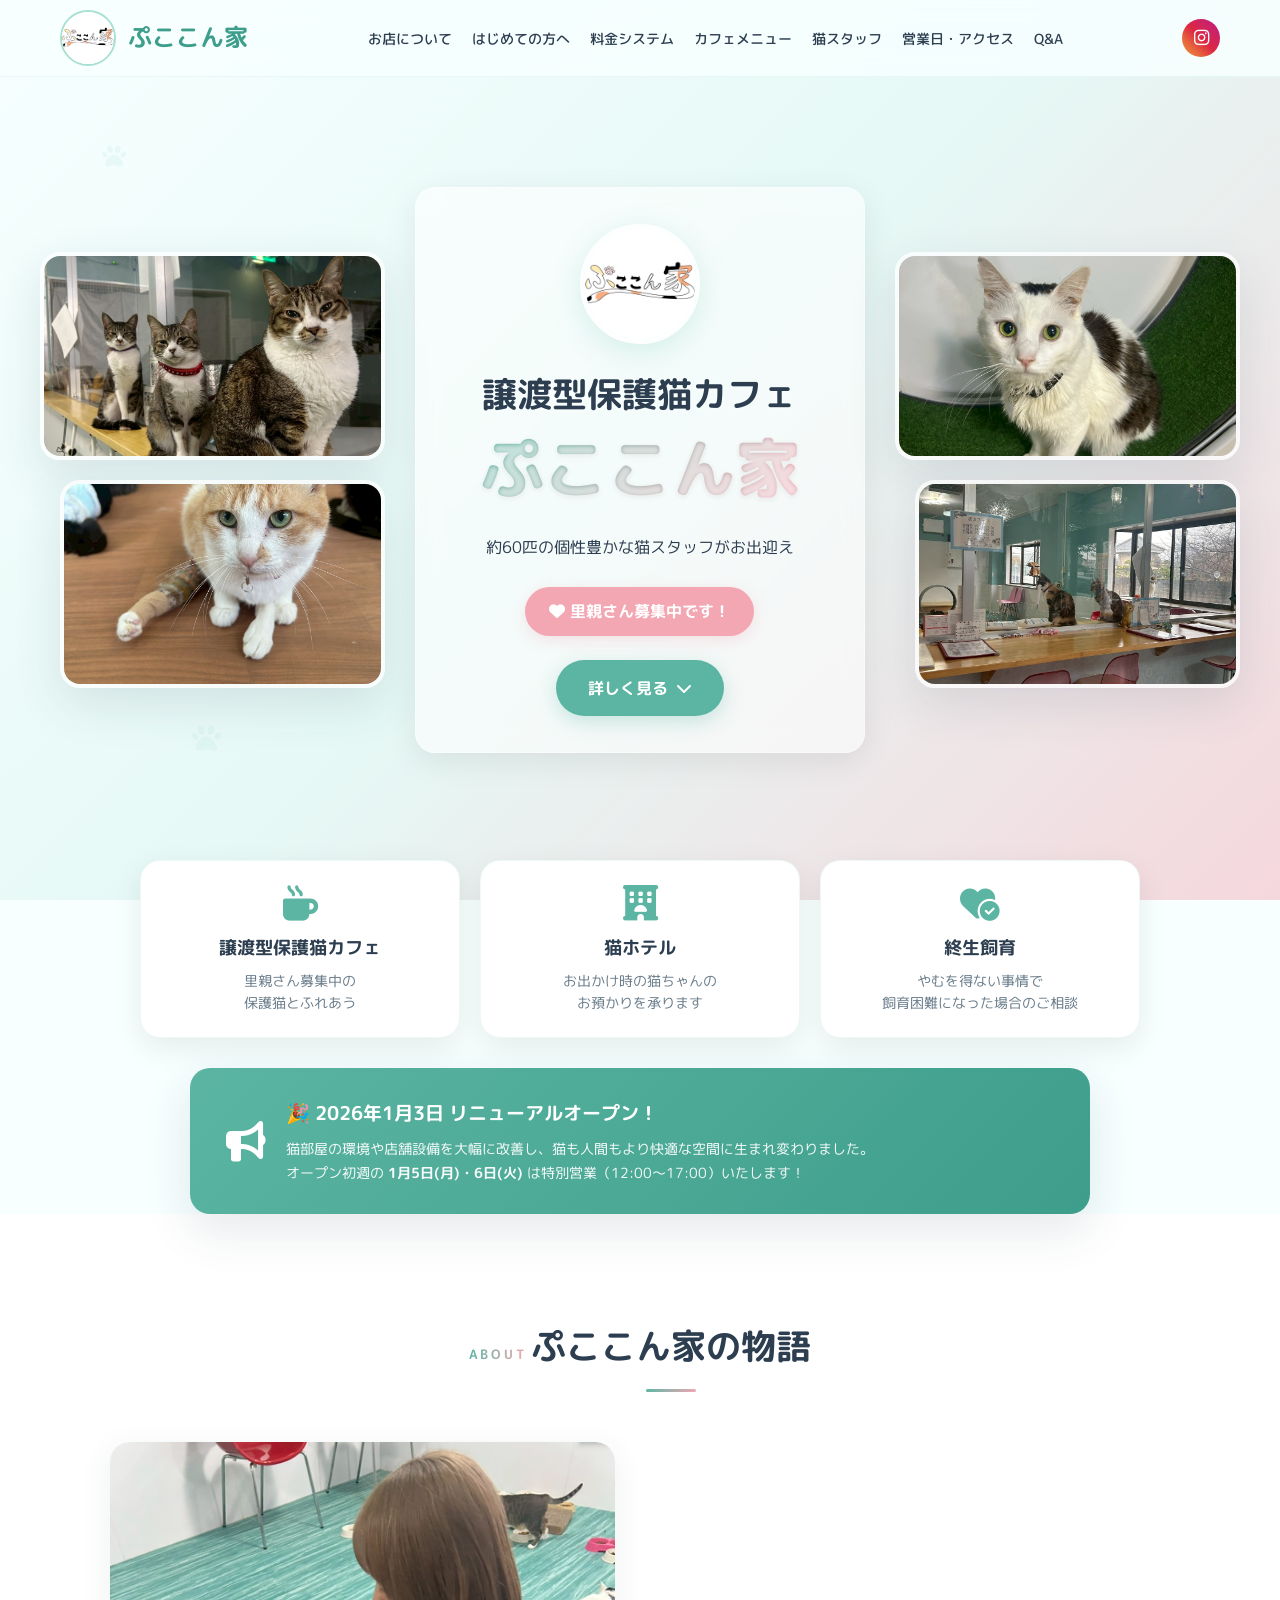
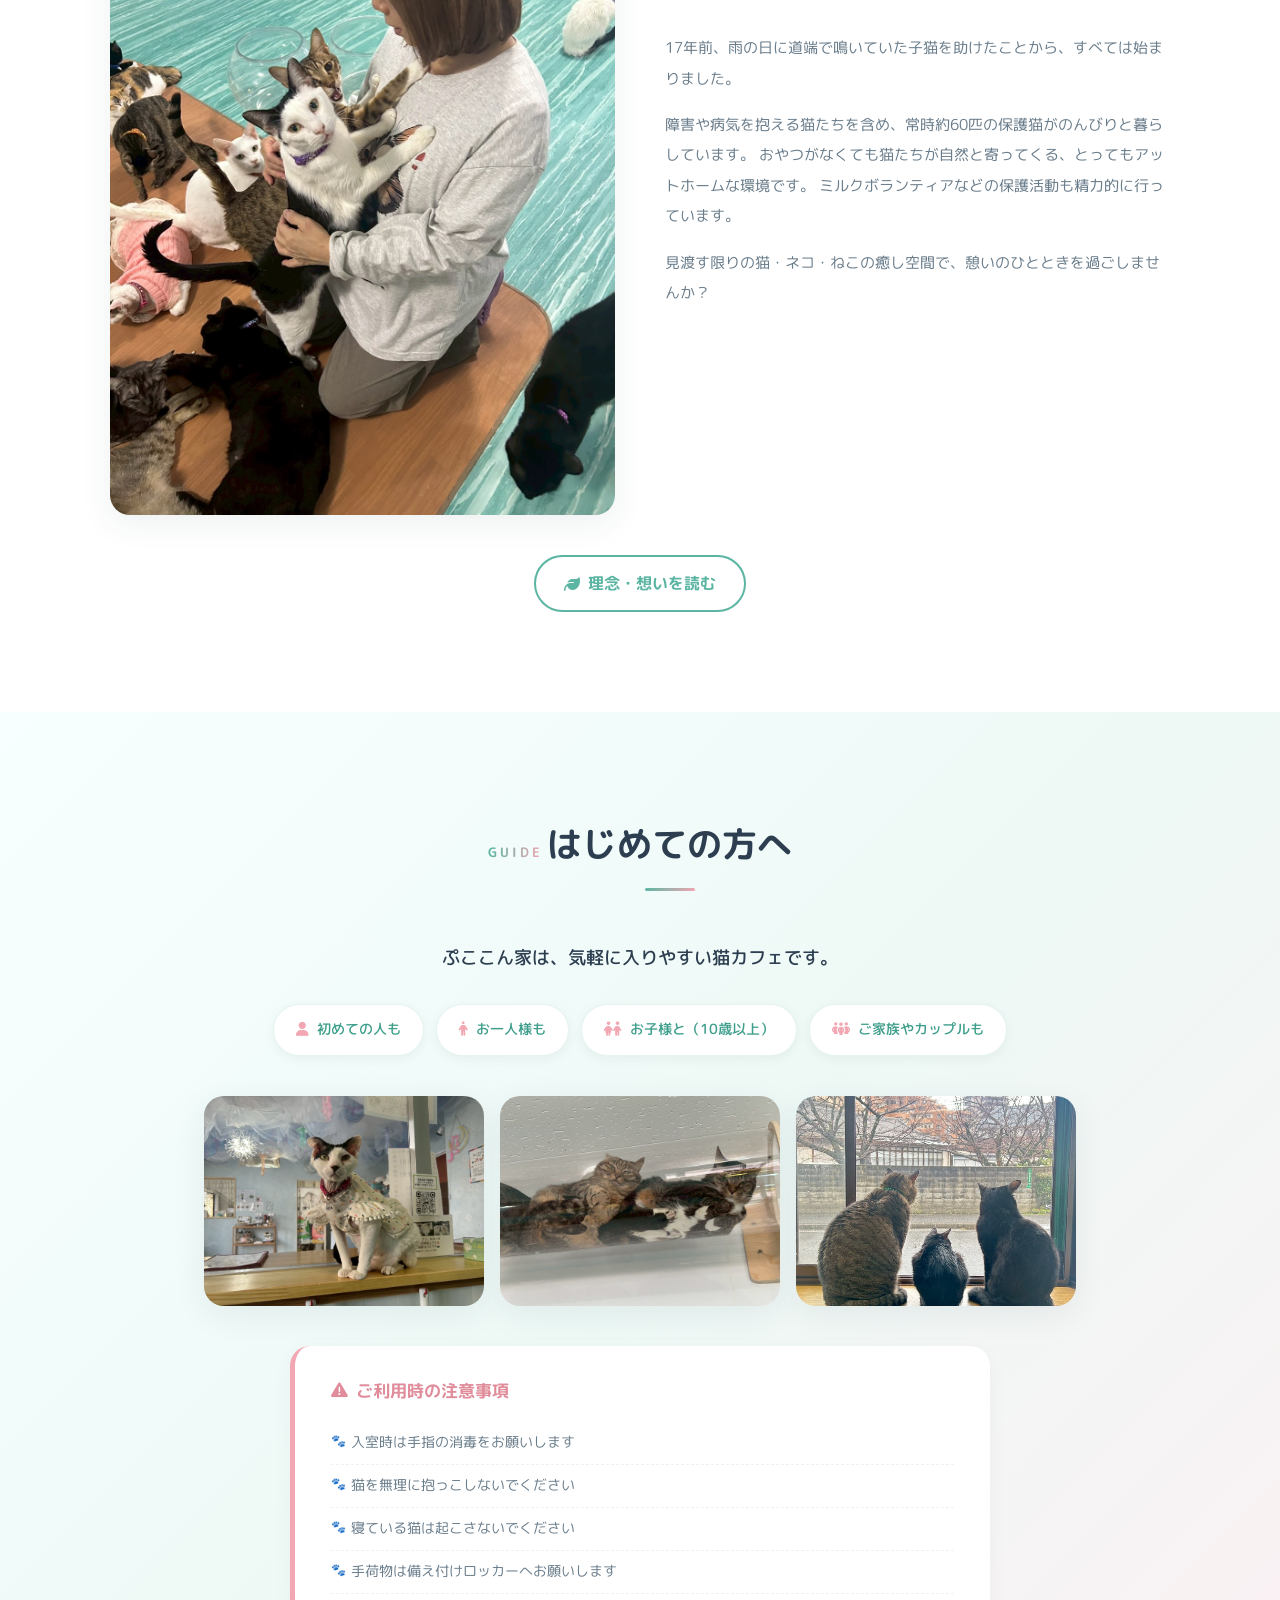
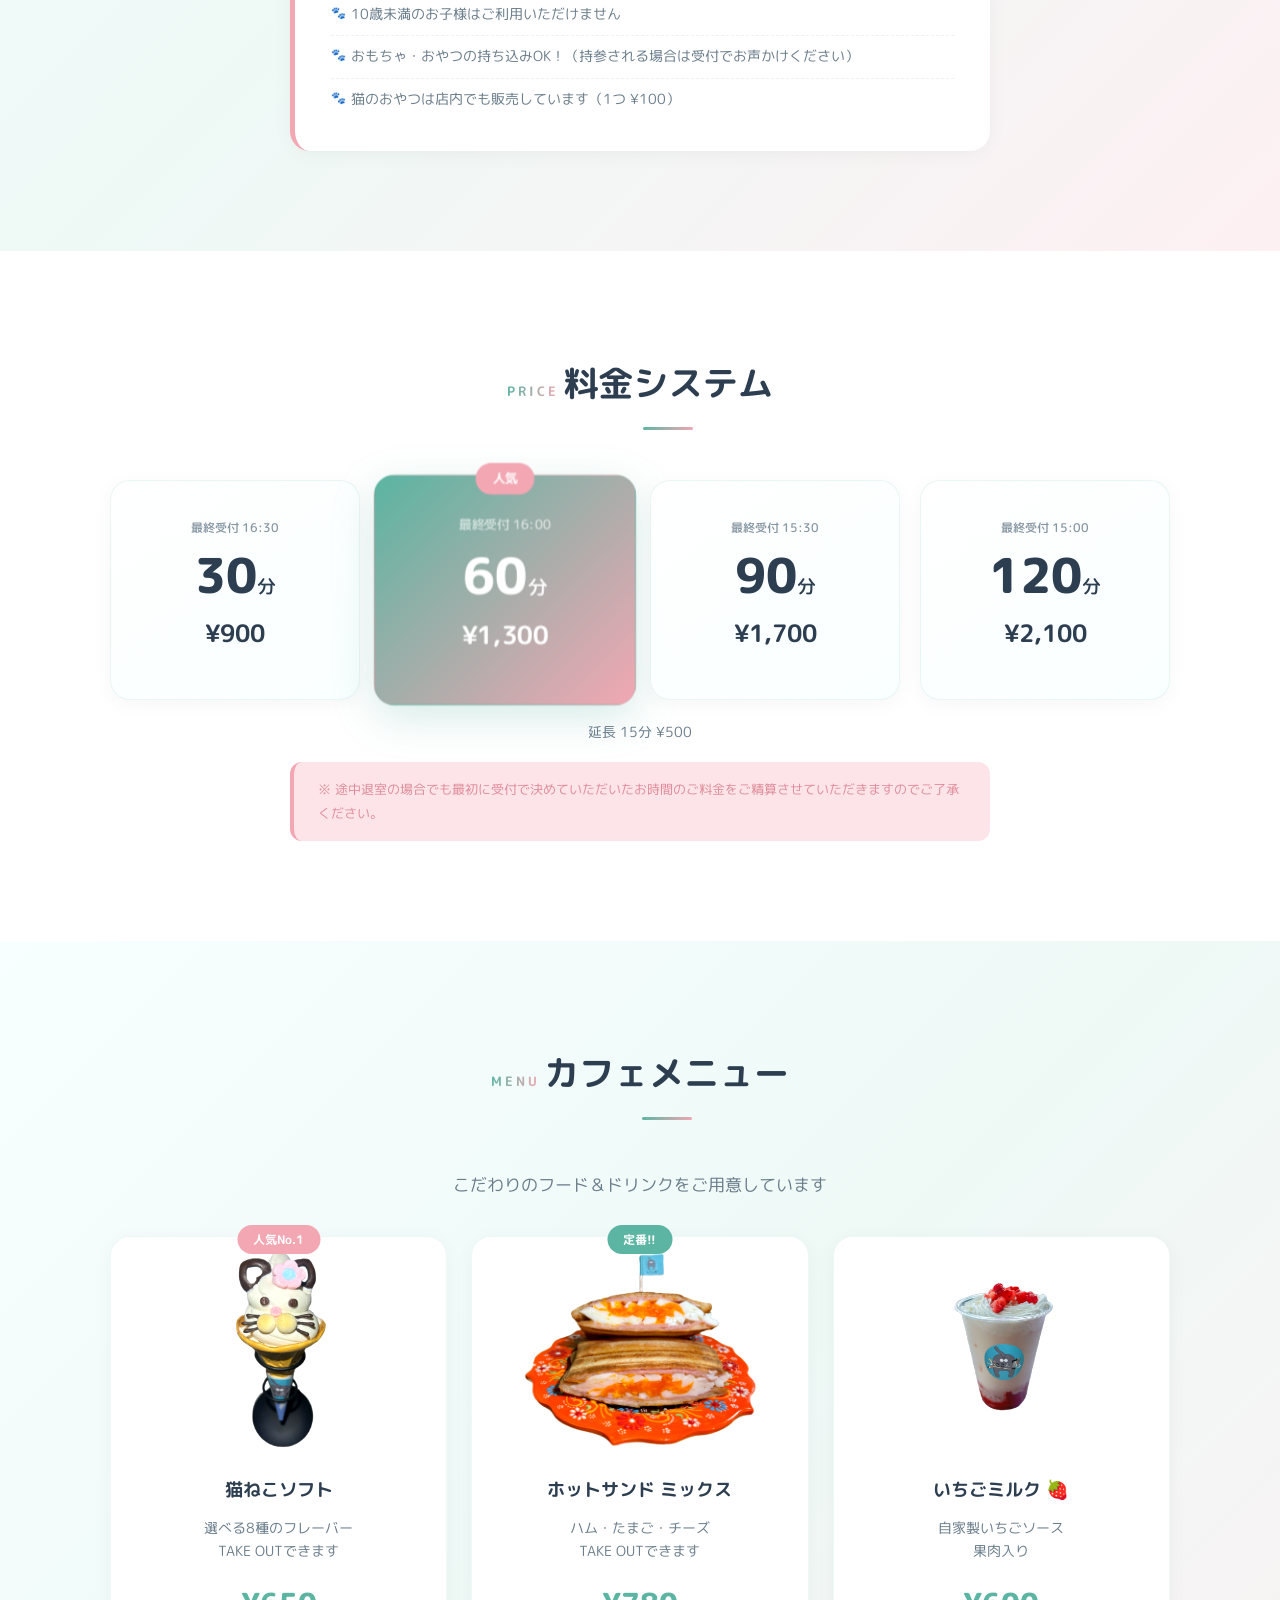
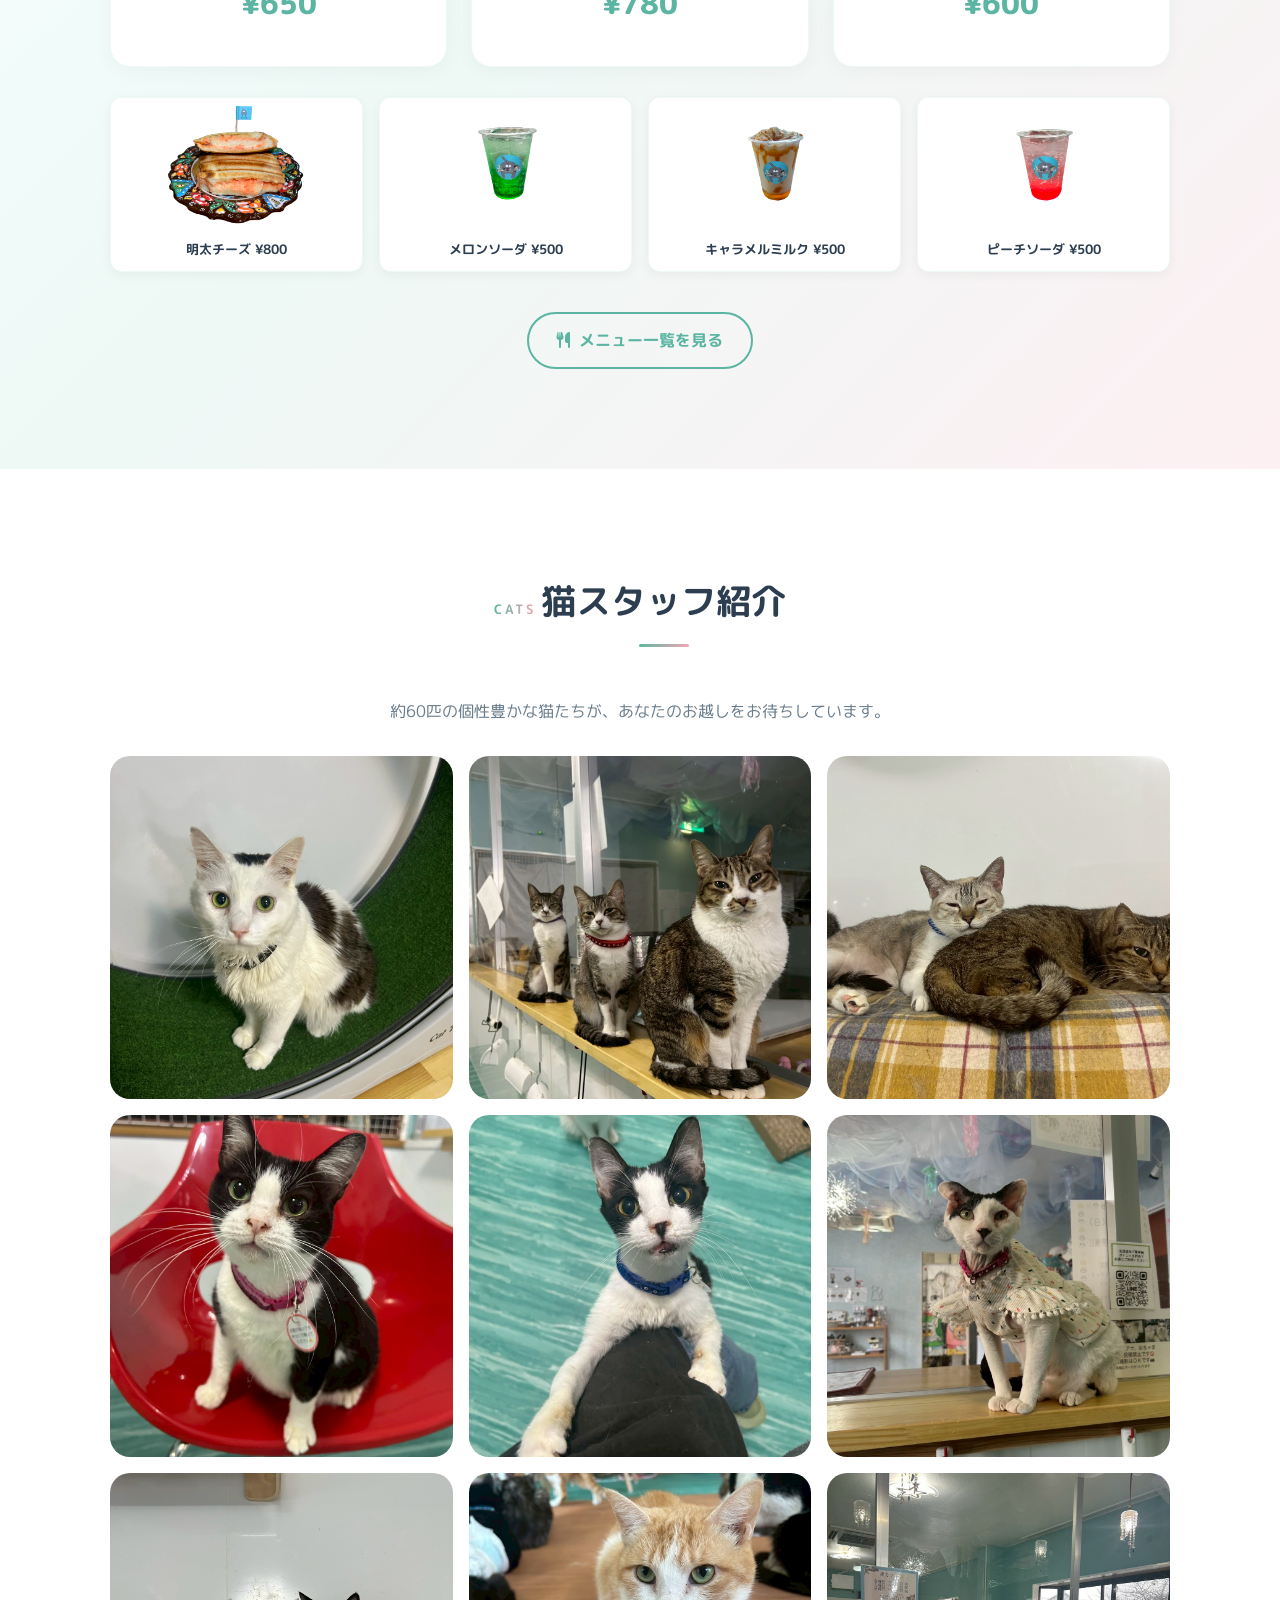
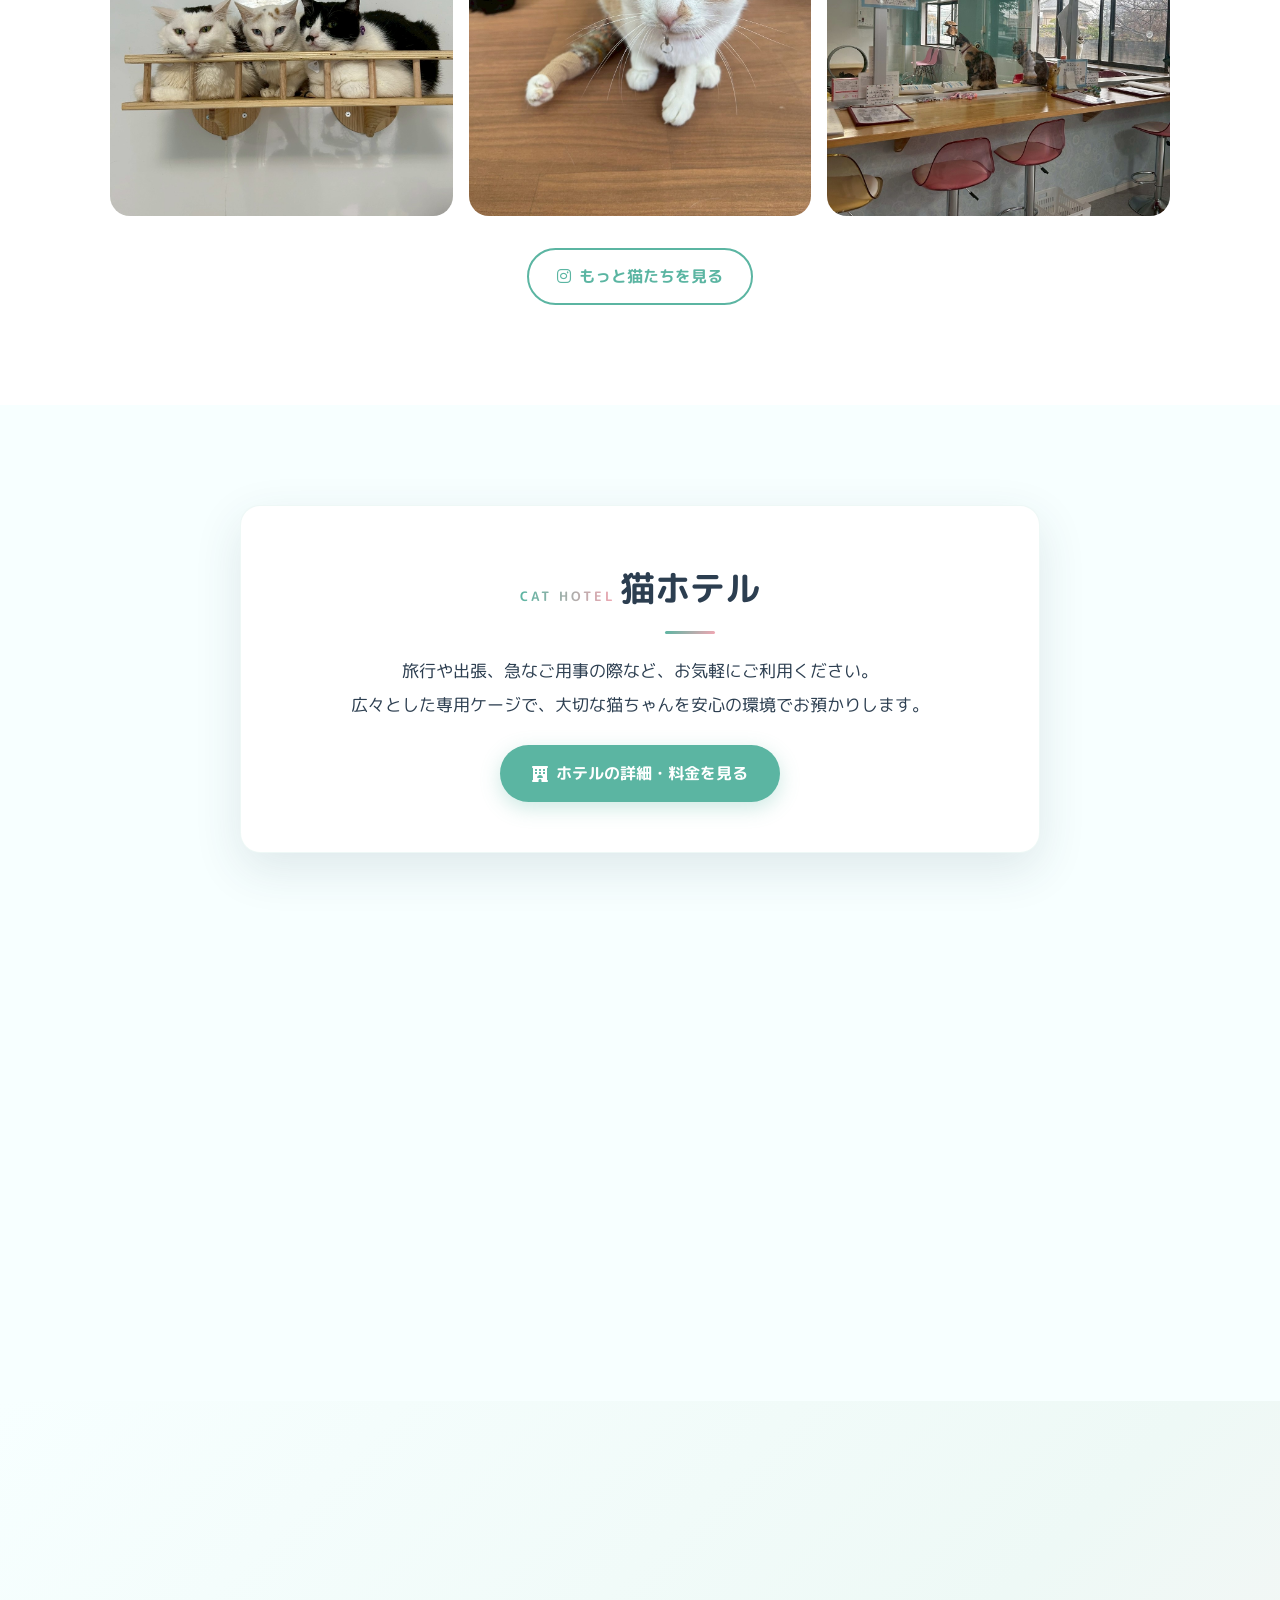
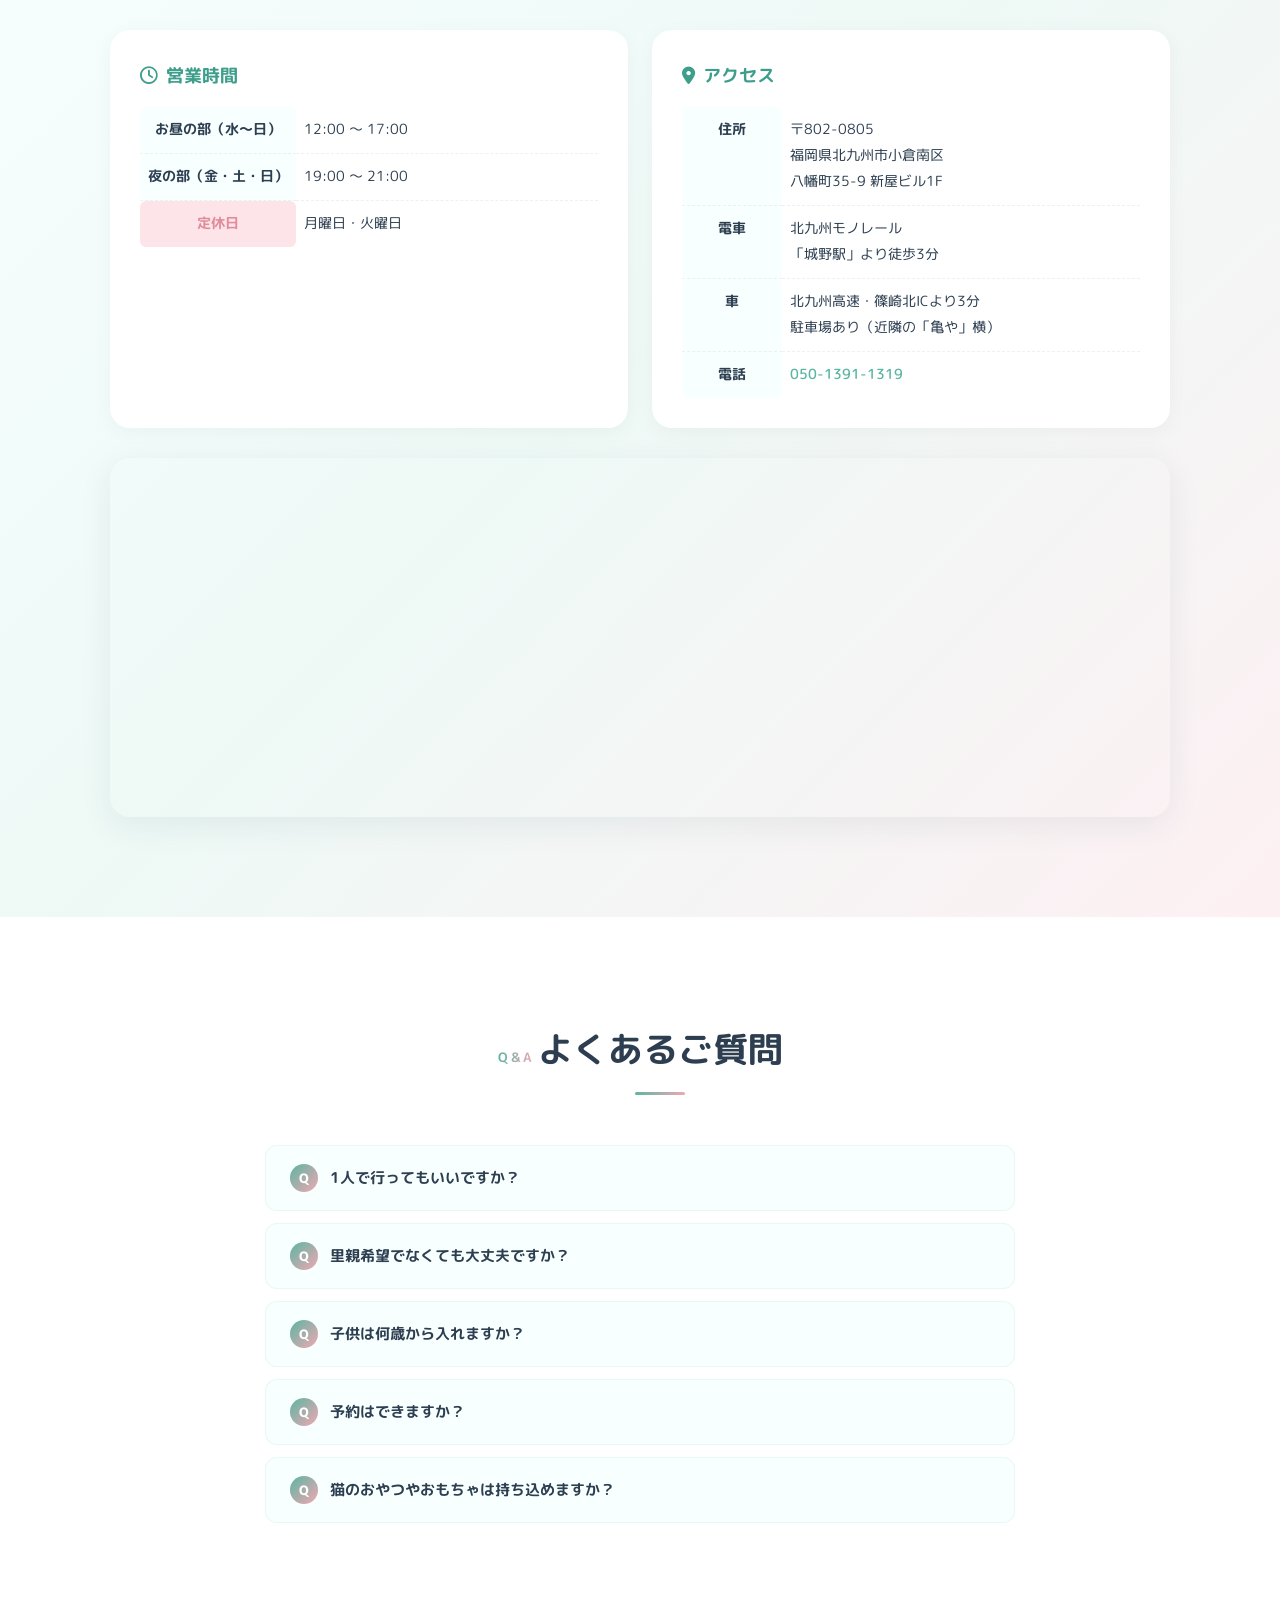
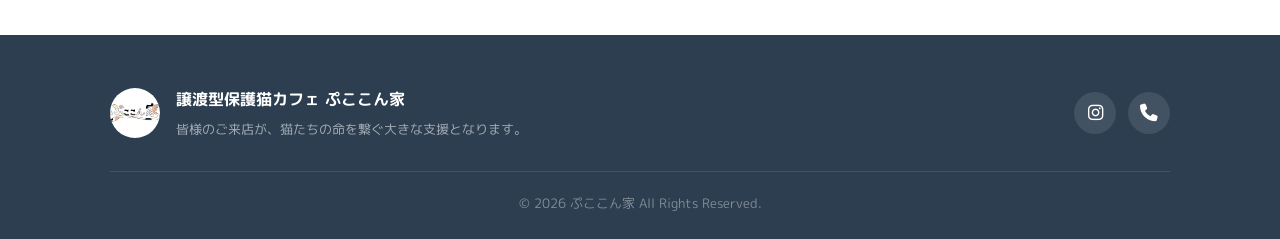
==== index.html @ 88ca3a95 "Add favicon to all pages Co-Authored-By: Claude Sonnet 4.6 <noreply@anthropic.com>" ====
<!DOCTYPE html>
<html lang="ja">

<head>
  <meta charset="UTF-8">
  <meta name="viewport" content="width=device-width, initial-scale=1.0">
  <title>譲渡型保護猫カフェ ぷここん家 | 北九州・小倉南区</title>
  <meta name="description" content="北九州モノレール城野駅から徒歩3分。約60匹の保護猫が暮らす譲渡型保護猫カフェ ぷここん家。里親さん募集中！">
  <link rel="preconnect" href="https://fonts.googleapis.com">
  <link rel="preconnect" href="https://fonts.gstatic.com" crossorigin>
  <link
    href="https://fonts.googleapis.com/css2?family=M+PLUS+Rounded+1c:wght@300;400;500;700;800&family=Zen+Maru+Gothic:wght@400;500;700&display=swap"
    rel="stylesheet">
  <link rel="stylesheet" href="https://cdnjs.cloudflare.com/ajax/libs/font-awesome/6.4.0/css/all.min.css">
  <link rel="icon" href="favicon.jpg" type="image/jpeg">
  <link rel="stylesheet" href="styles.css">
</head>

<body>

  <!-- ========== HEADER / NAV ========== -->
  <header class="header" id="header">
    <div class="header-inner">
      <a href="#" class="header-logo">
        <img src="assets/logo.jpg" alt="ぷここん家ロゴ" class="header-logo-img">
        <span class="header-logo-text">ぷここん家</span>
      </a>
      <nav class="nav" id="nav">
        <ul class="nav-list">
          <li><a href="#about" class="nav-link">お店について</a></li>
          <li><a href="#guide" class="nav-link">はじめての方へ</a></li>
          <li><a href="#pricing" class="nav-link">料金システム</a></li>
          <li><a href="#menu" class="nav-link">カフェメニュー</a></li>
          <li><a href="#cats" class="nav-link">猫スタッフ</a></li>
          <li><a href="#access" class="nav-link">営業日・アクセス</a></li>
          <li><a href="#faq" class="nav-link">Q&A</a></li>
        </ul>
      </nav>
      <a href="https://www.instagram.com/pucocnchi_1122/" target="_blank" class="nav-ig-btn" aria-label="Instagram">
        <i class="fa-brands fa-instagram"></i>
      </a>
      <button class="hamburger" id="hamburger" aria-label="メニュー">
        <span></span><span></span><span></span>
      </button>
    </div>
  </header>

  <!-- ========== HERO ========== -->
  <section class="hero" id="home">
    <!-- Background Video -->
    <video class="hero-video" autoplay muted loop playsinline>
      <source src="ねこ/Cat_playing_in_202603302218.mp4" type="video/mp4">
    </video>
    <div class="hero-bg-overlay"></div>
    <div class="hero-grid">
      <!-- Left cat photos -->
      <div class="hero-photos hero-photos-left">
        <div class="hero-photo-frame frame-1 reveal">
          <img src="ねこ/2D80CCF3-545E-4ED5-8B81-2C586CFF1996.JPEG" alt="猫スタッフたち">
        </div>
        <div class="hero-photo-frame frame-2 reveal">
          <img src="ねこ/9C8402F4-1740-44A2-8BCA-66CEC5BF004C.JPEG" alt="猫スタッフ">
        </div>
      </div>
      <!-- Center content -->
      <div class="hero-center reveal">
        <img src="assets/logo.jpg" alt="ぷここん家ロゴ" class="hero-logo">
        <h1 class="hero-title">譲渡型保護猫カフェ<br><span class="hero-title-accent">ぷここん家</span></h1>
        <p class="hero-subtitle">約60匹の個性豊かな猫スタッフがお出迎え</p>
        <div class="hero-badge">
          <i class="fa-solid fa-heart"></i> 里親さん募集中です！
        </div>
        <a href="#about" class="btn-hero">詳しく見る <i class="fa-solid fa-chevron-down"></i></a>
      </div>
      <!-- Right cat photos -->
      <div class="hero-photos hero-photos-right">
        <div class="hero-photo-frame frame-3 reveal">
          <img src="ねこ/1B7ED690-79C9-47EE-9126-BECE4B6BC5C1.JPEG" alt="猫スタッフ">
        </div>
        <div class="hero-photo-frame frame-4 reveal">
          <img src="ねこ/B4EBB7F0-C234-4553-BCC1-B68B1C042116.JPEG" alt="猫スタッフ">
        </div>
      </div>
    </div>
    <!-- Floating Paw Prints -->
    <div class="paw paw-1"><i class="fa-solid fa-paw"></i></div>
    <div class="paw paw-2"><i class="fa-solid fa-paw"></i></div>
    <div class="paw paw-3"><i class="fa-solid fa-paw"></i></div>
    <div class="paw paw-4"><i class="fa-solid fa-paw"></i></div>
  </section>

  <!-- ========== BUSINESS NAV ========== -->
  <section class="hero-business-nav">
    <div class="container reveal">
      <div class="business-nav-grid">
        <a href="#guide" class="business-nav-card">
          <i class="fa-solid fa-mug-hot"></i>
          <h3>譲渡型保護猫カフェ</h3>
          <p>里親さん募集中の<br>保護猫とふれあう</p>
        </a>
        <a href="#hotel" class="business-nav-card">
          <i class="fa-solid fa-hotel"></i>
          <h3>猫ホテル</h3>
          <p>お出かけ時の猫ちゃんの<br>お預かりを承ります</p>
        </a>
        <a href="#lifetime" class="business-nav-card">
          <i class="fa-solid fa-heart-circle-check"></i>
          <h3>終生飼育</h3>
          <p>やむを得ない事情で<br>飼育困難になった場合のご相談</p>
        </a>
      </div>
    </div>
  </section>

  <!-- ========== RENEWAL NOTICE ========== -->
  <section class="renewal-notice">
    <div class="container reveal">
      <div class="renewal-card">
        <i class="fa-solid fa-bullhorn renewal-icon"></i>
        <div>
          <h3>🎉 2026年1月3日 リニューアルオープン！</h3>
          <p>猫部屋の環境や店舗設備を大幅に改善し、猫も人間もより快適な空間に生まれ変わりました。<br>
            オープン初週の <strong>1月5日(月)・6日(火)</strong> は特別営業（12:00〜17:00）いたします！</p>
        </div>
      </div>
    </div>
  </section>

  <!-- ========== ABOUT ========== -->
  <section class="section section-white" id="about">
    <div class="container">
      <div class="section-heading reveal">
        <span class="section-tag">About</span>
        <h2>ぷここん家の物語</h2>
      </div>
      <div class="about-content reveal">
        <div class="about-image">
          <img src="ねこ/00EACA63-3511-40D1-840A-668CE2484063.JPEG" alt="猫たちに囲まれる店内の様子">
        </div>
        <div class="about-text">
          <p>
            17年前、雨の日に道端で鳴いていた子猫を助けたことから、すべては始まりました。
          </p>
          <p>
            障害や病気を抱える猫たちを含め、常時約60匹の保護猫がのんびりと暮らしています。
            おやつがなくても猫たちが自然と寄ってくる、とってもアットホームな環境です。
            ミルクボランティアなどの保護活動も精力的に行っています。
          </p>
          <p>
            見渡す限りの猫・ネコ・ねこの癒し空間で、憩いのひとときを過ごしませんか？
          </p>
        </div>
      </div>
      <div class="text-center reveal" style="margin-top:2.5rem">
        <a href="philosophy.html" class="btn-secondary">
          <i class="fa-solid fa-leaf"></i> 理念・想いを読む
        </a>
      </div>
    </div>
  </section>

  <!-- ========== GUIDE (はじめての方へ) ========== -->
  <section class="section section-gradient" id="guide">
    <div class="container">
      <div class="section-heading reveal">
        <span class="section-tag">Guide</span>
        <h2>はじめての方へ</h2>
      </div>
      <p class="guide-intro reveal">ぷここん家は、気軽に入りやすい猫カフェです。</p>
      <div class="guide-tags reveal">
        <span class="guide-tag"><i class="fa-solid fa-user"></i> 初めての人も</span>
        <span class="guide-tag"><i class="fa-solid fa-person"></i> お一人様も</span>
        <span class="guide-tag"><i class="fa-solid fa-children"></i> お子様と（10歳以上）</span>
        <span class="guide-tag"><i class="fa-solid fa-people-group"></i> ご家族やカップルも</span>
      </div>
      <!-- Guide photo strip -->
      <div class="guide-photo-strip reveal">
        <div class="guide-photo"><img src="ねこ/70670F95-03F6-43C4-A41D-2A8A15915C10.JPEG" alt="猫スタッフ"></div>
        <div class="guide-photo"><img src="ねこ/38F4967E-B846-458F-AD03-D10AA5047982.JPEG" alt="透明キャットウォーク"></div>
        <div class="guide-photo"><img src="ねこ/414B2232-A594-4374-A1F1-7CF35109AB7B.JPEG" alt="猫たち"></div>
      </div>
      <div class="precautions reveal">
        <h3><i class="fa-solid fa-triangle-exclamation"></i> ご利用時の注意事項</h3>
        <ul class="precaution-list">
          <li>入室時は手指の消毒をお願いします</li>
          <li>猫を無理に抱っこしないでください</li>
          <li>寝ている猫は起こさないでください</li>
          <li>手荷物は備え付けロッカーへお願いします</li>
          <li>10歳未満のお子様はご利用いただけません</li>
          <li>おもちゃ・おやつの持ち込みOK！（持参される場合は受付でお声かけください）</li>
          <li>猫のおやつは店内でも販売しています（1つ ¥100）</li>
        </ul>
      </div>
    </div>
  </section>

  <!-- ========== PRICING ========== -->
  <section class="section section-white" id="pricing">
    <div class="container">
      <div class="section-heading reveal">
        <span class="section-tag">Price</span>
        <h2>料金システム</h2>
      </div>
      <div class="pricing-grid reveal">
        <div class="price-card">
          <div class="price-deadline">最終受付 16:30</div>
          <div class="price-time">30<span>分</span></div>
          <div class="price-amount">¥900</div>
        </div>
        <div class="price-card featured">
          <div class="price-badge">人気</div>
          <div class="price-deadline">最終受付 16:00</div>
          <div class="price-time">60<span>分</span></div>
          <div class="price-amount">¥1,300</div>
        </div>
        <div class="price-card">
          <div class="price-deadline">最終受付 15:30</div>
          <div class="price-time">90<span>分</span></div>
          <div class="price-amount">¥1,700</div>
        </div>
        <div class="price-card">
          <div class="price-deadline">最終受付 15:00</div>
          <div class="price-time">120<span>分</span></div>
          <div class="price-amount">¥2,100</div>
        </div>
      </div>
      <p class="pricing-extra reveal">延長 15分 ¥500</p>
      <div class="pricing-notice reveal">
        <p>※ 途中退室の場合でも最初に受付で決めていただいたお時間のご料金をご精算させていただきますのでご了承ください。</p>
      </div>
    </div>
  </section>

  <!-- ========== CAFE MENU ========== -->
  <section class="section section-gradient" id="menu">
    <div class="container">
      <div class="section-heading reveal">
        <span class="section-tag">Menu</span>
        <h2>カフェメニュー</h2>
      </div>
      <p class="menu-intro reveal">こだわりのフード＆ドリンクをご用意しています</p>
      <div class="menu-highlight-grid reveal">
        <div class="menu-highlight-card has-photo">
          <div class="menu-highlight-photo">
            <img src="ねこ/猫ねこソフト.JPEG" alt="猫ねこソフト" class="food-photo-enhance">
          </div>
          <div class="menu-highlight-badge">人気No.1</div>
          <h3>猫ねこソフト</h3>
          <p class="menu-highlight-desc">選べる8種のフレーバー<br>TAKE OUTできます</p>
          <p class="menu-highlight-price">¥650</p>
        </div>
        <div class="menu-highlight-card has-photo">
          <div class="menu-highlight-photo">
            <img src="ねこ/ホットサンドミックス.JPEG" alt="ホットサンドミックス" class="food-photo-enhance">
          </div>
          <div class="menu-highlight-badge" style="background:var(--accent)">定番!!</div>
          <h3>ホットサンド ミックス</h3>
          <p class="menu-highlight-desc">ハム・たまご・チーズ<br>TAKE OUTできます</p>
          <p class="menu-highlight-price">¥780</p>
        </div>
        <div class="menu-highlight-card has-photo">
          <div class="menu-highlight-photo">
            <img src="ねこ/いちごミルク.JPEG" alt="いちごミルク" class="food-photo-enhance">
          </div>
          <h3>いちごミルク 🍓</h3>
          <p class="menu-highlight-desc">自家製いちごソース<br>果肉入り</p>
          <p class="menu-highlight-price">¥600</p>
        </div>
      </div>
      <!-- Secondary menu photos -->
      <div class="menu-photo-row reveal">
        <div class="menu-photo-item">
          <img src="ねこ/ホットサンドめんたいチーズ.JPEG" alt="明太チーズ" class="food-photo-enhance">
          <span>明太チーズ ¥800</span>
        </div>
        <div class="menu-photo-item">
          <img src="ねこ/メロンソーダ.JPEG" alt="メロンソーダ" class="food-photo-enhance">
          <span>メロンソーダ ¥500</span>
        </div>
        <div class="menu-photo-item">
          <img src="ねこ/キャラメルミルク.JPEG" alt="キャラメルミルク" class="food-photo-enhance">
          <span>キャラメルミルク ¥500</span>
        </div>
        <div class="menu-photo-item">
          <img src="ねこ/トロピカルピーチソーダ.JPEG" alt="トロピカルピーチソーダ" class="food-photo-enhance">
          <span>ピーチソーダ ¥500</span>
        </div>
      </div>
      <div class="text-center reveal" style="margin-top:2.5rem">
        <a href="menu.html" class="btn-secondary">
          <i class="fa-solid fa-utensils"></i> メニュー一覧を見る
        </a>
      </div>
    </div>
  </section>

  <!-- ========== CATS ========== -->
  <section class="section section-white" id="cats">
    <div class="container">
      <div class="section-heading reveal">
        <span class="section-tag">Cats</span>
        <h2>猫スタッフ紹介</h2>
      </div>
      <p class="cats-intro reveal">約60匹の個性豊かな猫たちが、あなたのお越しをお待ちしています。</p>
      <div class="cats-gallery reveal">
        <div class="cat-card"><img src="ねこ/1B7ED690-79C9-47EE-9126-BECE4B6BC5C1.JPEG" alt="猫スタッフ">
          <div class="cat-overlay"><span>猫スタッフ</span></div>
        </div>
        <div class="cat-card"><img src="ねこ/2D80CCF3-545E-4ED5-8B81-2C586CFF1996.JPEG" alt="猫スタッフたち">
          <div class="cat-overlay"><span>猫スタッフ</span></div>
        </div>
        <div class="cat-card"><img src="ねこ/3A51530D-6FA7-41B6-B242-01303D49B9FB.JPEG" alt="猫スタッフ">
          <div class="cat-overlay"><span>猫スタッフ</span></div>
        </div>
        <div class="cat-card"><img src="ねこ/3AEEE9A0-A8B2-4A8A-A8D9-FC480CC2C3A0.JPEG" alt="猫スタッフ">
          <div class="cat-overlay"><span>猫スタッフ</span></div>
        </div>
        <div class="cat-card"><img src="ねこ/50635554-8774-4717-9A5E-DC38342D311B.JPEG" alt="猫スタッフ">
          <div class="cat-overlay"><span>猫スタッフ</span></div>
        </div>
        <div class="cat-card"><img src="ねこ/70670F95-03F6-43C4-A41D-2A8A15915C10.JPEG" alt="猫スタッフ">
          <div class="cat-overlay"><span>猫スタッフ</span></div>
        </div>
        <div class="cat-card"><img src="ねこ/817F6956-4184-41FA-BF43-1373B1904865.JPEG" alt="猫スタッフ">
          <div class="cat-overlay"><span>猫スタッフ</span></div>
        </div>
        <div class="cat-card"><img src="ねこ/9C8402F4-1740-44A2-8BCA-66CEC5BF004C.JPEG" alt="猫スタッフ">
          <div class="cat-overlay"><span>猫スタッフ</span></div>
        </div>
        <div class="cat-card"><img src="ねこ/B4EBB7F0-C234-4553-BCC1-B68B1C042116.JPEG" alt="猫スタッフ">
          <div class="cat-overlay"><span>猫スタッフ</span></div>
        </div>
      </div>
      <div class="text-center reveal" style="margin-top:2rem">
        <a href="https://www.instagram.com/pucocnchi_1122/" target="_blank" class="btn-secondary">
          <i class="fa-brands fa-instagram"></i> もっと猫たちを見る
        </a>
      </div>
    </div>
  </section>

  <!-- ========== CAT HOTEL ========== -->
  <section class="section" id="hotel">
    <div class="container reveal">
      <div
        style="background: var(--white); padding: 50px 30px; border-radius: var(--radius); box-shadow: var(--shadow-lg); text-align: center; border: 1px solid rgba(91, 181, 162, 0.1); max-width: 800px; margin: 0 auto;">
        <div class="section-heading" style="margin-bottom: 20px;">
          <span class="section-tag">Cat Hotel</span>
          <h2>猫ホテル</h2>
        </div>
        <p style="font-size: 1.05rem; color: var(--text-main); margin-bottom: 24px; line-height: 2;">
          旅行や出張、急なご用事の際など、お気軽にご利用ください。<br>広々とした専用ケージで、大切な猫ちゃんを安心の環境でお預かりします。
        </p>
        <a href="hotel.html" class="btn-hero"><i class="fa-solid fa-hotel"></i> ホテルの詳細・料金を見る</a>
      </div>
    </div>
  </section>

  <!-- ========== LIFETIME CARE ========== -->
  <section class="section" id="lifetime" style="padding-top: 0;">
    <div class="container reveal">
      <div
        style="background: var(--white); padding: 50px 30px; border-radius: var(--radius); box-shadow: var(--shadow-lg); text-align: center; border: 1px solid rgba(91, 181, 162, 0.1); max-width: 800px; margin: 0 auto;">
        <div class="section-heading" style="margin-bottom: 20px;">
          <span class="section-tag">Lifetime Care</span>
          <h2>終生飼育のご相談</h2>
        </div>
        <p style="font-size: 1.05rem; color: var(--text-main); margin-bottom: 24px; line-height: 2;">
          高齢者の方の施設入所やご逝去などにより、行き先がなくなってしまった猫ちゃん。<br>大切な家族が最後まで安心して過ごせる場所として、責任をもってお預かりいたします。
        </p>
        <a href="lifetime.html" class="btn-secondary" style="border-width: 2px; padding: 12px 30px;"><i
            class="fa-solid fa-heart"></i> 終生飼育の詳細・ご相談</a>
      </div>
    </div>
  </section>

  <!-- ========== ACCESS ========== -->
  <section class="section section-gradient" id="access">
    <div class="container">
      <div class="section-heading reveal">
        <span class="section-tag">Access</span>
        <h2>営業日・アクセス</h2>
      </div>
      <div class="access-grid reveal">
        <div class="access-card">
          <h3><i class="fa-regular fa-clock"></i> 営業時間</h3>
          <table class="access-table">
            <tr>
              <td class="label-cell">お昼の部（水〜日）</td>
              <td>12:00 〜 17:00</td>
            </tr>
            <tr>
              <td class="label-cell">夜の部（金・土・日）</td>
              <td>19:00 〜 21:00</td>
            </tr>
            <tr>
              <td class="label-cell label-closed">定休日</td>
              <td>月曜日・火曜日</td>
            </tr>
          </table>
        </div>
        <div class="access-card">
          <h3><i class="fa-solid fa-location-dot"></i> アクセス</h3>
          <table class="access-table">
            <tr>
              <td class="label-cell">住所</td>
              <td>〒802-0805<br>福岡県北九州市小倉南区<br>八幡町35-9 新屋ビル1F</td>
            </tr>
            <tr>
              <td class="label-cell">電車</td>
              <td>北九州モノレール<br>「城野駅」より徒歩3分</td>
            </tr>
            <tr>
              <td class="label-cell">車</td>
              <td>北九州高速・篠崎北ICより3分<br>駐車場あり（近隣の「亀や」横）</td>
            </tr>
            <tr>
              <td class="label-cell">電話</td>
              <td><a href="tel:05013911319">050-1391-1319</a></td>
            </tr>
          </table>
        </div>
      </div>
      <div class="map-wrapper reveal">
        <iframe
          src="https://www.google.com/maps/embed?pb=!1m18!1m12!1m3!1d3318.5!2d130.88!3d33.87!2m3!1f0!2f0!3f0!3m2!1i1024!2i768!4f13.1!3m3!1m2!1s0x0%3A0x0!2z44G344GT44GT44KT5a62!5e0!3m2!1sja!2sjp"
          width="100%" height="350" style="border:0;border-radius:16px;" allowfullscreen="" loading="lazy"
          referrerpolicy="no-referrer-when-downgrade"></iframe>
      </div>
    </div>
  </section>

  <!-- ========== Q&A ========== -->
  <section class="section section-white" id="faq">
    <div class="container">
      <div class="section-heading reveal">
        <span class="section-tag">Q&A</span>
        <h2>よくあるご質問</h2>
      </div>
      <div class="faq-list reveal">
        <details class="faq-item">
          <summary>1人で行ってもいいですか？</summary>
          <p>もちろん大歓迎です！お一人でゆっくり猫たちと過ごされるお客様もたくさんいらっしゃいます。</p>
        </details>
        <details class="faq-item">
          <summary>里親希望でなくても大丈夫ですか？</summary>
          <p>はい、猫カフェとしてお気軽にお楽しみいただけます。里親をご希望の方にはスタッフよりご案内いたします。</p>
        </details>
        <details class="faq-item">
          <summary>子供は何歳から入れますか？</summary>
          <p>10歳以上のお子様からご利用いただけます。安全のため、10歳未満のお子様のご入店はご遠慮いただいております。</p>
        </details>
        <details class="faq-item">
          <summary>予約はできますか？</summary>
          <p>申し訳ございませんが、ご予約は承っておりません。ご来店いただいてからの受付となります。土日祝は混雑によりお待ちいただく場合がございますが、平日はほぼお待ちなしでご入室いただけます。</p>
        </details>
        <details class="faq-item">
          <summary>猫のおやつやおもちゃは持ち込めますか？</summary>
          <p>はい、おやつ・おもちゃの持ち込みOKです！持参される場合は、受付でお声かけください。また、店内でも猫のおやつを販売しております（1つ ¥100）。</p>
        </details>
      </div>
    </div>
  </section>

  <!-- ========== FOOTER ========== -->
  <footer class="footer">
    <div class="container">
      <div class="footer-top">
        <div class="footer-brand">
          <img src="assets/logo.jpg" alt="ロゴ" class="footer-logo-img">
          <div>
            <h3>譲渡型保護猫カフェ ぷここん家</h3>
            <p>皆様のご来店が、猫たちの命を繋ぐ大きな支援となります。</p>
          </div>
        </div>
        <div class="footer-social">
          <a href="https://www.instagram.com/pucocnchi_1122/" target="_blank" aria-label="Instagram"><i
              class="fa-brands fa-instagram"></i></a>
          <a href="tel:05013911319" aria-label="電話"><i class="fa-solid fa-phone"></i></a>
        </div>
      </div>
      <div class="footer-bottom">
        <p>&copy; 2026 ぷここん家 All Rights Reserved.</p>
      </div>
    </div>
  </footer>

  <script src="script.js"></script>
</body>

</html>
---- styles.css ----
/* ============================
   CSS Variables & Reset
   ============================ */
:root {
  --main: #f7ffff;
  --main-dark: #e8f4f8;
  --accent: #5bb5a2;
  --accent-dark: #3d9e8b;
  --accent-light: #a8e0d3;
  --sub: #f2a7b3;
  --sub-dark: #e08c9a;
  --sub-light: #fce4e8;
  --text-main: #2c3e50;
  --text-light: #6a7d8b;
  --white: #ffffff;
  --shadow: 0 8px 32px rgba(44, 62, 80, 0.08);
  --shadow-lg: 0 16px 48px rgba(44, 62, 80, 0.12);
  --radius: 20px;
  --radius-sm: 12px;
  --gradient-hero: linear-gradient(135deg, #f7ffff 0%, #e0f7f0 40%, #fce4e8 100%);
  --gradient-section: linear-gradient(135deg, #f7ffff 0%, #eef9f6 50%, #fdf0f3 100%);
  --gradient-accent: linear-gradient(135deg, var(--accent) 0%, var(--sub) 100%);
  --gradient-card: linear-gradient(145deg, rgba(255,255,255,0.9), rgba(247,255,255,0.7));
  --font: 'M PLUS Rounded 1c', 'Zen Maru Gothic', sans-serif;
}

*, *::before, *::after { margin: 0; padding: 0; box-sizing: border-box; }

html { scroll-behavior: smooth; }

body {
  font-family: var(--font);
  color: var(--text-main);
  background: var(--main);
  line-height: 1.8;
  overflow-x: hidden;
  -webkit-font-smoothing: antialiased;
}

a { text-decoration: none; color: inherit; }
ul { list-style: none; }
img { max-width: 100%; height: auto; display: block; }
.container { max-width: 1100px; margin: 0 auto; padding: 0 20px; }
.text-center { text-align: center; }

/* ============================
   HEADER
   ============================ */
.header {
  position: fixed; top: 0; left: 0; width: 100%; z-index: 1000;
  background: rgba(247, 255, 255, 0.85);
  backdrop-filter: blur(12px);
  -webkit-backdrop-filter: blur(12px);
  border-bottom: 1px solid rgba(91, 181, 162, 0.1);
  transition: all .3s ease;
}
.header.scrolled {
  background: rgba(247, 255, 255, 0.95);
  box-shadow: 0 2px 20px rgba(91, 181, 162, 0.1);
}
.header-inner {
  max-width: 1200px; margin: 0 auto; padding: 10px 20px;
  display: flex; justify-content: space-between; align-items: center;
}
.header-logo { display: flex; align-items: center; gap: 12px; }
.header-logo-img {
  width: 56px; height: 56px; border-radius: 50%; object-fit: cover;
  border: 2px solid var(--accent-light);
}
.header-logo-text {
  font-size: 1.5rem; font-weight: 700; color: var(--accent-dark);
}
.nav { display: flex; align-items: center; }
.nav-list { display: flex; gap: 20px; }
.nav-link {
  font-size: 0.85rem; font-weight: 500; color: var(--text-main);
  position: relative; transition: color .3s;
}
.nav-link::after {
  content: ''; position: absolute; bottom: -4px; left: 0;
  width: 0; height: 2px; background: var(--gradient-accent);
  transition: width .3s;
}
.nav-link:hover { color: var(--accent); }
.nav-link:hover::after { width: 100%; }

.nav-ig-btn {
  width: 38px; height: 38px; display: flex; align-items: center; justify-content: center;
  border-radius: 50%; font-size: 1.1rem; color: #fff;
  background: linear-gradient(45deg, #f09433, #e6683c, #dc2743, #cc2366, #bc1888);
  transition: transform .3s;
}
.nav-ig-btn:hover { transform: scale(1.1); }

.hamburger {
  display: none; background: none; border: none; cursor: pointer;
  width: 30px; height: 24px; position: relative;
}
.hamburger span {
  display: block; width: 100%; height: 2px; background: var(--text-main);
  position: absolute; left: 0; transition: all .3s;
}
.hamburger span:nth-child(1) { top: 0; }
.hamburger span:nth-child(2) { top: 50%; transform: translateY(-50%); }
.hamburger span:nth-child(3) { bottom: 0; }
.hamburger.open span:nth-child(1) { top: 50%; transform: translateY(-50%) rotate(45deg); }
.hamburger.open span:nth-child(2) { opacity: 0; }
.hamburger.open span:nth-child(3) { bottom: 50%; transform: translateY(50%) rotate(-45deg); }

/* ============================
   PAW WALK ANIMATION
   ============================ */
.paw-walk {
  position: absolute;
  color: var(--accent-dark);
  opacity: 0;
  font-size: 2rem;
  pointer-events: none;
  z-index: 1;
  animation: pawWalkStep 1.8s ease-out forwards;
}
.paw-walk.left {
  transform: rotate(-25deg);
}
.paw-walk.right {
  transform: rotate(25deg);
}
@keyframes pawWalkStep {
  0% { opacity: 0; transform: scale(0.3) rotate(var(--paw-rotate, -25deg)); }
  15% { opacity: 0.7; transform: scale(1.1) rotate(var(--paw-rotate, -25deg)); }
  55% { opacity: 0.6; transform: scale(1) rotate(var(--paw-rotate, -25deg)); }
  100% { opacity: 0; transform: scale(0.8) rotate(var(--paw-rotate, -25deg)); }
}

/* ============================
   HERO
   ============================ */
.hero {
  position: relative; min-height: 100vh; padding: 120px 20px 80px;
  display: flex; align-items: center; justify-content: center;
  overflow: hidden;
}
.hero-video {
  position: absolute; inset: 0;
  width: 100%; height: 100%;
  object-fit: cover;
  z-index: 0;
}
.hero-bg-overlay {
  position: absolute; inset: 0;
  background: linear-gradient(
    135deg,
    rgba(247, 255, 255, 0.75) 0%,
    rgba(220, 245, 240, 0.65) 50%,
    rgba(242, 167, 179, 0.45) 100%
  );
  z-index: 0;
}
.hero-grid {
  position: relative; z-index: 2;
  display: grid; grid-template-columns: 1fr 1.3fr 1fr;
  gap: 30px; align-items: center; max-width: 1200px; width: 100%;
}
.hero-photos { display: flex; flex-direction: column; gap: 20px; }
.hero-photo-frame {
  border-radius: var(--radius); overflow: hidden;
  box-shadow: var(--shadow-lg);
  border: 4px solid rgba(255,255,255,0.7);
  transition: transform .4s ease;
}
.hero-photo-frame:hover { transform: scale(1.03) rotate(-1deg); }
.hero-photo-frame img { width: 100%; height: 200px; object-fit: cover; }
.frame-1 { transform: rotate(-3deg); }
.frame-2 { transform: rotate(2deg); margin-left: 20px; }
.frame-3 { transform: rotate(3deg); }
.frame-4 { transform: rotate(-2deg); margin-left: 20px; }

.hero-center {
  text-align: center; padding: 36px 40px;
  background: rgba(255, 255, 255, 0.55);
  backdrop-filter: blur(12px);
  -webkit-backdrop-filter: blur(12px);
  border-radius: var(--radius);
  border: 1px solid rgba(255, 255, 255, 0.4);
  box-shadow: 0 8px 32px rgba(0, 0, 0, 0.08);
}
.hero-logo {
  width: 120px; height: 120px; border-radius: 50%; object-fit: cover;
  margin: 0 auto 24px; border: 5px solid rgba(255,255,255,0.8);
  box-shadow: 0 8px 30px rgba(91, 181, 162, 0.2);
}
.hero-title {
  font-size: clamp(1.5rem, 3vw, 2.2rem); font-weight: 700;
  line-height: 1.5; margin-bottom: 16px;
  text-shadow: 0 1px 4px rgba(255, 255, 255, 0.6);
}
.hero-title-accent {
  font-size: clamp(2.5rem, 5vw, 4rem); font-weight: 800;
  background: var(--gradient-accent);
  -webkit-background-clip: text; -webkit-text-fill-color: transparent;
  background-clip: text;
  filter: drop-shadow(0 1px 2px rgba(0, 0, 0, 0.1));
}
.hero-subtitle {
  font-size: 1rem; color: var(--text-main); margin-bottom: 24px; line-height: 1.9;
  text-shadow: 0 1px 3px rgba(255, 255, 255, 0.5);
}
.hero-badge {
  display: inline-block; background: var(--sub); color: #fff;
  padding: 10px 24px; border-radius: 50px; font-weight: 700; font-size: 1rem;
  box-shadow: 0 4px 15px rgba(242, 167, 179, 0.3);
  animation: pulse 2s ease-in-out infinite;
  margin-bottom: 24px;
}
@keyframes pulse {
  0%, 100% { transform: scale(1); }
  50% { transform: scale(1.05); }
}
.btn-hero {
  display: inline-flex; align-items: center; gap: 8px;
  background: var(--accent); color: #fff;
  padding: 14px 32px; border-radius: 50px; font-weight: 700;
  box-shadow: 0 6px 20px rgba(91, 181, 162, 0.3);
  transition: all .3s;
}
.btn-hero:hover {
  background: var(--accent-dark);
  transform: translateY(-2px); box-shadow: 0 8px 25px rgba(91, 181, 162, 0.4);
}

/* Floating Paw Prints */
.paw {
  position: absolute; color: var(--accent-light); opacity: 0.15;
  font-size: 2rem; animation: float 6s ease-in-out infinite;
}
.paw-1 { top: 15%; left: 8%; animation-delay: 0s; font-size: 1.5rem; }
.paw-2 { top: 70%; right: 10%; animation-delay: 1.5s; font-size: 2.5rem; }
.paw-3 { bottom: 15%; left: 15%; animation-delay: 3s; font-size: 1.8rem; }
.paw-4 { top: 30%; right: 5%; animation-delay: 4.5s; }
@keyframes float {
  0%, 100% { transform: translateY(0) rotate(0deg); }
  50% { transform: translateY(-15px) rotate(10deg); }
}

/* ============================
   BUSINESS NAV
   ============================ */
.hero-business-nav {
  position: relative;
  z-index: 3;
  margin-top: -40px;
  margin-bottom: 30px;
}
.business-nav-grid {
  display: grid;
  grid-template-columns: repeat(3, 1fr);
  gap: 20px;
  max-width: 1000px;
  margin: 0 auto;
}
.business-nav-card {
  background: var(--white);
  padding: 24px;
  border-radius: var(--radius);
  text-align: center;
  box-shadow: 0 10px 30px rgba(0,0,0,0.08);
  border: 1px solid rgba(91, 181, 162, 0.1);
  transition: transform 0.3s, box-shadow 0.3s;
  display: flex;
  flex-direction: column;
  align-items: center;
  justify-content: center;
}
.business-nav-card:hover {
  transform: translateY(-8px);
  box-shadow: 0 15px 40px rgba(91, 181, 162, 0.18);
}
.business-nav-card i {
  font-size: 2.2rem;
  color: var(--accent);
  margin-bottom: 12px;
}
.business-nav-card h3 {
  font-size: 1.1rem;
  font-weight: 700;
  color: var(--text-main);
  margin-bottom: 6px;
}
.business-nav-card p {
  font-size: 0.85rem;
  color: var(--text-light);
  line-height: 1.6;
}

/* ============================
   RENEWAL NOTICE
   ============================ */
.renewal-notice { padding: 0; margin-top: 0; position: relative; z-index: 2; }
.renewal-card {
  display: flex; align-items: center; gap: 20px;
  background: linear-gradient(135deg, var(--accent), var(--accent-dark));
  color: #fff; padding: 28px 36px; border-radius: var(--radius);
  box-shadow: var(--shadow-lg); max-width: 900px; margin: 0 auto;
}
.renewal-icon { font-size: 2.5rem; flex-shrink: 0; }
.renewal-card h3 { font-size: 1.2rem; margin-bottom: 6px; }
.renewal-card p { font-size: 0.9rem; opacity: 0.95; line-height: 1.7; }

/* ============================
   SECTIONS
   ============================ */
.section { padding: 100px 0; }
.section-white { background: var(--white); }
.section-gradient { background: var(--gradient-section); }

.section-heading { text-align: center; margin-bottom: 50px; }
.section-tag {
  display: inline-block; font-size: 0.8rem; font-weight: 700;
  color: var(--accent); letter-spacing: 3px; text-transform: uppercase;
  margin-bottom: 8px;
  background: linear-gradient(90deg, var(--accent), var(--sub));
  -webkit-background-clip: text; -webkit-text-fill-color: transparent;
  background-clip: text;
}
.section-heading h2 {
  font-size: clamp(1.6rem, 3vw, 2.2rem); font-weight: 700;
  position: relative; display: inline-block;
}
.section-heading h2::after {
  content: ''; display: block; width: 50px; height: 3px; margin: 12px auto 0;
  background: var(--gradient-accent); border-radius: 2px;
}

/* ============================
   ABOUT
   ============================ */
.about-content {
  display: grid; grid-template-columns: 1fr 1fr; gap: 50px; align-items: center;
}
.about-image img {
  border-radius: var(--radius); box-shadow: var(--shadow);
}
.about-text p {
  margin-bottom: 16px; font-size: 0.95rem; color: var(--text-light); line-height: 2;
}

/* ============================
   GUIDE
   ============================ */
.guide-intro {
  text-align: center; font-size: 1.15rem; color: var(--text-main);
  margin-bottom: 30px; font-weight: 500;
}
.guide-tags {
  display: flex; flex-wrap: wrap; justify-content: center; gap: 12px;
  margin-bottom: 40px;
}
.guide-tag {
  display: inline-flex; align-items: center; gap: 8px;
  background: var(--white); padding: 12px 22px; border-radius: 50px;
  font-weight: 500; font-size: 0.9rem; box-shadow: 0 3px 12px rgba(0,0,0,0.05);
  border: 1px solid rgba(91, 181, 162, 0.15);
  color: var(--accent-dark);
  transition: transform .3s, box-shadow .3s;
}
.guide-tag:hover { transform: translateY(-3px); box-shadow: var(--shadow); }
.guide-tag i { color: var(--sub); }

/* Guide photo strip */
.guide-photo-strip {
  display: flex; gap: 16px; justify-content: center;
  margin-bottom: 40px;
}
.guide-photo {
  flex: 1; max-width: 280px; border-radius: var(--radius); overflow: hidden;
  box-shadow: var(--shadow); aspect-ratio: 4/3;
  transition: transform .4s ease;
}
.guide-photo:hover { transform: translateY(-6px) scale(1.02); }
.guide-photo img {
  width: 100%; height: 100%; object-fit: cover;
}

.precautions {
  max-width: 700px; margin: 0 auto;
  background: var(--white); padding: 30px 36px; border-radius: var(--radius);
  box-shadow: 0 4px 20px rgba(0,0,0,0.04);
  border-left: 5px solid var(--sub);
}
.precautions h3 {
  font-size: 1.05rem; color: var(--sub-dark); margin-bottom: 16px;
  display: flex; align-items: center; gap: 8px;
}
.precaution-list li {
  padding: 8px 0; font-size: 0.9rem; color: var(--text-light);
  border-bottom: 1px dashed rgba(0,0,0,0.06);
  padding-left: 20px; position: relative;
}
.precaution-list li::before {
  content: '🐾'; position: absolute; left: 0; font-size: 0.75rem;
}
.precaution-list li:last-child { border-bottom: none; }

/* ============================
   PRICING
   ============================ */
.pricing-grid {
  display: grid; grid-template-columns: repeat(4, 1fr); gap: 20px;
}
.price-card {
  background: var(--gradient-card);
  backdrop-filter: blur(10px);
  border: 1px solid rgba(91, 181, 162, 0.12);
  border-radius: var(--radius); padding: 36px 20px;
  text-align: center; position: relative;
  box-shadow: 0 4px 20px rgba(0,0,0,0.04);
  transition: transform .3s, box-shadow .3s;
}
.price-card:hover { transform: translateY(-8px); box-shadow: var(--shadow-lg); }
.price-card.featured {
  background: var(--gradient-accent); color: #fff;
  transform: scale(1.05);
  box-shadow: 0 12px 40px rgba(91, 181, 162, 0.25);
}
.price-card.featured:hover { transform: scale(1.05) translateY(-8px); }
.price-badge {
  position: absolute; top: -12px; left: 50%; transform: translateX(-50%);
  background: var(--sub); color: #fff; padding: 4px 16px;
  border-radius: 20px; font-size: 0.75rem; font-weight: 700;
}
.price-deadline {
  font-size: 0.75rem; font-weight: 500; color: var(--text-light);
  margin-bottom: 8px; opacity: 0.8;
}
.price-card.featured .price-deadline { color: rgba(255,255,255,0.8); }
.price-time { font-size: 3rem; font-weight: 800; line-height: 1.2; }
.price-time span { font-size: 1.2rem; font-weight: 500; }
.price-amount { font-size: 1.5rem; font-weight: 700; margin: 8px 0; }
.price-note { font-size: 0.8rem; opacity: 0.8; }
.pricing-extra {
  text-align: center; margin-top: 20px; font-size: 0.9rem; color: var(--text-light);
}
.pricing-notice {
  max-width: 700px; margin: 16px auto 0;
  background: var(--sub-light); padding: 16px 24px; border-radius: var(--radius-sm);
  border-left: 4px solid var(--sub);
}
.pricing-notice p {
  font-size: 0.82rem; color: var(--sub-dark); line-height: 1.8;
}

/* ============================
   CAFE MENU
   ============================ */
.menu-intro {
  text-align: center; font-size: 1.05rem; color: var(--text-light);
  margin-bottom: 36px;
}
.menu-highlight-grid {
  display: grid; grid-template-columns: repeat(3, 1fr); gap: 24px;
}
.menu-highlight-card {
  background: var(--white); border-radius: var(--radius);
  padding: 36px 24px; text-align: center; position: relative;
  box-shadow: 0 4px 20px rgba(0,0,0,0.04);
  border: 1px solid rgba(91, 181, 162, 0.1);
  transition: transform .3s, box-shadow .3s;
}
.menu-highlight-card:hover {
  transform: translateY(-8px); box-shadow: var(--shadow-lg);
}
.menu-highlight-card.featured {
  background: var(--gradient-accent); color: #fff;
  transform: scale(1.05);
  box-shadow: 0 12px 40px rgba(91, 181, 162, 0.25);
}
.menu-highlight-card.featured:hover {
  transform: scale(1.05) translateY(-8px);
}
.menu-highlight-card.featured .menu-highlight-desc { color: rgba(255,255,255,0.85); }
.menu-highlight-card.featured .menu-highlight-price { color: #fff; }
.menu-highlight-badge {
  position: absolute; top: -12px; left: 50%; transform: translateX(-50%);
  background: var(--sub); color: #fff; padding: 4px 16px;
  border-radius: 20px; font-size: 0.75rem; font-weight: 700;
  z-index: 2;
}
.menu-highlight-icon {
  font-size: 2.5rem; margin-bottom: 16px; color: var(--accent);
}
.menu-highlight-card.featured .menu-highlight-icon { color: #fff; }
.menu-highlight-card h3 {
  font-size: 1.15rem; font-weight: 700; margin-bottom: 10px;
}
.menu-highlight-desc {
  font-size: 0.85rem; color: var(--text-light); line-height: 1.7;
  margin-bottom: 16px;
}
.menu-highlight-price {
  font-size: 1.8rem; font-weight: 800; color: var(--accent);
}

/* Menu highlight cards with real photos */
.menu-highlight-card.has-photo {
  padding-top: 0; overflow: visible;
}
.menu-highlight-photo {
  margin: 0 -24px; margin-bottom: 16px;
  height: 220px; overflow: hidden;
  background: #fff;
  display: flex; align-items: center; justify-content: center;
  border-radius: var(--radius) var(--radius) 0 0;
}
.menu-highlight-photo img {
  width: 100%; height: 100%; object-fit: contain;
  transition: transform .5s ease;
  padding: 4px;
}
.menu-highlight-card.has-photo:hover .menu-highlight-photo img {
  transform: scale(1.08);
}

/* Secondary menu photo row */
.menu-photo-row {
  display: grid; grid-template-columns: repeat(4, 1fr); gap: 16px;
  margin-top: 30px;
}
.menu-photo-item {
  text-align: center; background: var(--white);
  border-radius: var(--radius-sm); overflow: hidden;
  box-shadow: 0 3px 12px rgba(0,0,0,0.05);
  border: 1px solid rgba(91, 181, 162, 0.1);
  transition: transform .3s, box-shadow .3s;
}
.menu-photo-item:hover {
  transform: translateY(-5px); box-shadow: var(--shadow);
}
.menu-photo-item img {
  width: 100%; height: 130px; object-fit: contain;
  display: block;
  background: #fff;
  padding: 2px;
}
.menu-photo-item span {
  display: block; padding: 10px 8px; font-size: 0.8rem;
  font-weight: 700; color: var(--text-main);
}

/* Food photo color enhancement — warm, appetizing */
.food-photo-enhance {
  filter: saturate(1.15) brightness(1.05) contrast(1.05);
}

/* Menu page inline photo rows */
.menu-card-photo-row {
  display: flex; gap: 10px; justify-content: center;
  margin: 12px 0; padding: 8px 0;
}
.menu-card-photo-row.single {
  justify-content: center;
}
.menu-card-photo {
  width: 90px; height: 90px; border-radius: var(--radius-sm);
  object-fit: cover; box-shadow: 0 2px 8px rgba(0,0,0,0.08);
  border: 2px solid var(--main-dark);
  transition: transform .3s;
}
.menu-card-photo:hover { transform: scale(1.1); }
.menu-card-photo-large {
  width: 160px; height: 180px; border-radius: var(--radius-sm);
  object-fit: cover; box-shadow: 0 4px 16px rgba(0,0,0,0.1);
  border: 3px solid var(--main-dark);
  transition: transform .3s;
}
.menu-card-photo-large:hover { transform: scale(1.05); }

/* Menu page styles */
.menu-page-grid {
  display: grid; grid-template-columns: 1fr 1fr; gap: 30px;
}
.menu-page-card {
  background: var(--white); border-radius: var(--radius);
  padding: 30px; box-shadow: 0 4px 20px rgba(0,0,0,0.04);
  border: 1px solid rgba(91, 181, 162, 0.1);
}
.menu-page-card h3 {
  font-size: 1.1rem; font-weight: 700; margin-bottom: 16px;
  display: flex; align-items: center; gap: 8px;
  color: var(--accent-dark);
  padding-bottom: 12px;
  border-bottom: 2px solid var(--accent-light);
}
.menu-page-card .menu-items li {
  display: flex; justify-content: space-between; align-items: center;
  padding: 10px 0; border-bottom: 1px dashed rgba(91, 181, 162, 0.15);
  font-size: 0.9rem;
}
.menu-page-card .menu-items li:last-child { border-bottom: none; }
.menu-price { font-weight: 700; color: var(--accent); }
.menu-sub-note {
  font-size: 0.8rem; color: var(--text-light); margin-top: 8px;
  padding-left: 4px; line-height: 1.7;
}
.menu-flavors {
  font-size: 0.85rem; color: var(--text-light); padding: 8px 0;
  line-height: 1.8;
}
.menu-page-back {
  text-align: center; margin-top: 40px;
}

/* ============================
   CATS GALLERY
   ============================ */
.cats-intro {
  text-align: center; font-size: 1rem; color: var(--text-light); margin-bottom: 30px;
}
.cats-gallery {
  display: grid; grid-template-columns: repeat(3, 1fr); gap: 16px;
}
.cat-card {
  position: relative; overflow: hidden;
  border-radius: var(--radius); aspect-ratio: 1;
  cursor: pointer;
}
.cat-card img {
  width: 100%; height: 100%; object-fit: cover;
  transition: transform .5s ease;
}
.cat-card:hover img { transform: scale(1.1); }
.cat-overlay {
  position: absolute; inset: 0;
  background: linear-gradient(to top, rgba(44,62,80,0.6) 0%, transparent 50%);
  display: flex; align-items: flex-end; padding: 16px;
  opacity: 0; transition: opacity .3s;
}
.cat-card:hover .cat-overlay { opacity: 1; }
.cat-overlay span { color: #fff; font-weight: 700; font-size: 1rem; }

.btn-secondary {
  display: inline-flex; align-items: center; gap: 8px;
  padding: 12px 28px; border-radius: 50px; font-weight: 700;
  border: 2px solid var(--accent); color: var(--accent);
  transition: all .3s;
}
.btn-secondary:hover { background: var(--accent); color: #fff; }

/* ============================
   ACCESS
   ============================ */
.access-grid { display: grid; grid-template-columns: 1fr 1fr; gap: 24px; margin-bottom: 30px; }
.access-card {
  background: var(--white); padding: 30px; border-radius: var(--radius);
  box-shadow: 0 4px 20px rgba(0,0,0,0.04);
}
.access-card h3 {
  font-size: 1.1rem; margin-bottom: 16px; display: flex; align-items: center; gap: 8px;
  color: var(--accent-dark);
}
.access-table { width: 100%; border-collapse: collapse; }
.access-table td { padding: 10px 8px; font-size: 0.9rem; vertical-align: top; border-bottom: 1px dashed rgba(0,0,0,0.06); }
.access-table tr:last-child td { border-bottom: none; }
.label-cell {
  font-weight: 700; white-space: nowrap; color: var(--text-main);
  background: var(--main); padding: 6px 12px; border-radius: 6px;
  font-size: 0.8rem; text-align: center; width: 100px;
}
.label-closed { background: var(--sub-light); color: var(--sub-dark); }
.access-table a { color: var(--accent); font-weight: 500; }
.map-wrapper { border-radius: var(--radius); overflow: hidden; box-shadow: var(--shadow); }

/* ============================
   FAQ
   ============================ */
.faq-list { max-width: 750px; margin: 0 auto; }
.faq-item {
  background: var(--main); border-radius: var(--radius-sm);
  margin-bottom: 12px; overflow: hidden;
  border: 1px solid rgba(91, 181, 162, 0.1);
  transition: box-shadow .3s;
}
.faq-item:hover { box-shadow: 0 4px 15px rgba(91,181,162,0.08); }
.faq-item summary {
  padding: 18px 24px; font-weight: 700; font-size: 0.95rem;
  cursor: pointer; display: flex; align-items: center; gap: 12px;
  list-style: none; color: var(--text-main);
}
.faq-item summary::-webkit-details-marker { display: none; }
.faq-item summary::before {
  content: 'Q'; display: inline-flex; align-items: center; justify-content: center;
  width: 28px; height: 28px; border-radius: 50%;
  background: var(--gradient-accent); color: #fff; font-size: 0.8rem;
  font-weight: 800; flex-shrink: 0;
}
.faq-item p {
  padding: 0 24px 18px 64px; font-size: 0.9rem; color: var(--text-light);
  line-height: 1.9;
}

/* ============================
   FOOTER
   ============================ */
.footer {
  background: var(--text-main); color: rgba(255,255,255,0.8); padding: 50px 0 24px;
}
.footer-top { display: flex; justify-content: space-between; align-items: center; margin-bottom: 30px; }
.footer-brand { display: flex; align-items: center; gap: 16px; }
.footer-logo-img { width: 50px; height: 50px; border-radius: 50%; object-fit: cover; }
.footer-brand h3 { color: #fff; font-size: 1rem; margin-bottom: 4px; }
.footer-brand p { font-size: 0.8rem; opacity: 0.7; }
.footer-social { display: flex; gap: 12px; }
.footer-social a {
  width: 42px; height: 42px; display: flex; align-items: center; justify-content: center;
  border-radius: 50%; background: rgba(255,255,255,0.1);
  color: #fff; font-size: 1.1rem; transition: all .3s;
}
.footer-social a:hover { background: var(--accent); transform: translateY(-3px); }
.footer-bottom { border-top: 1px solid rgba(255,255,255,0.1); padding-top: 20px; text-align: center; }
.footer-bottom p { font-size: 0.8rem; opacity: 0.5; }

/* ============================
   REVEAL ANIMATION
   ============================ */
.reveal {
  opacity: 0; transform: translateY(30px);
  transition: opacity 0.8s ease, transform 0.8s ease;
}
.reveal.visible { opacity: 1; transform: translateY(0); }

/* ============================
   RESPONSIVE
   ============================ */
@media (max-width: 1024px) {
  .hero-grid { grid-template-columns: 1fr; gap: 30px; }
  .hero-photos { flex-direction: row; justify-content: center; }
  .hero-photo-frame img { height: 160px; }
  .frame-1, .frame-2, .frame-3, .frame-4 { transform: none; margin-left: 0; }
  .pricing-grid { grid-template-columns: repeat(2, 1fr); }
  .price-card.featured { transform: scale(1); }
  .price-card.featured:hover { transform: translateY(-8px); }
  .menu-highlight-grid { grid-template-columns: repeat(3, 1fr); gap: 16px; }
  .menu-highlight-card.featured { transform: scale(1); }
  .menu-highlight-card.featured:hover { transform: translateY(-8px); }
}

@media (max-width: 768px) {
  .nav { 
    display: none; position: fixed; top: 68px; left: 0; width: 100%;
    background: rgba(247,255,255,0.97); backdrop-filter: blur(16px);
    padding: 20px; flex-direction: column;
    box-shadow: 0 10px 30px rgba(0,0,0,0.1); z-index: 999;
  }
  .nav.open { display: flex; }
  .nav-list { flex-direction: column; gap: 16px; text-align: center; }
  .nav-link { font-size: 1rem; }
  .hamburger { display: block; }
  .nav-ig-btn { display: none; }

  .hero { padding: 100px 16px 60px; min-height: 100vh; }
  .hero-bg-overlay {
    background: linear-gradient(
      180deg,
      rgba(247, 255, 255, 0.6) 0%,
      rgba(220, 245, 240, 0.35) 40%,
      rgba(242, 167, 179, 0.25) 100%
    );
  }
  .hero-photos { display: none; }
  .hero-grid { grid-template-columns: 1fr; }
  .hero-center {
    background: rgba(255, 255, 255, 0.4);
    backdrop-filter: blur(8px);
    -webkit-backdrop-filter: blur(8px);
    padding: 18px 20px;
    margin: 0 30px;
  }
  .hero-logo { width: 60px; height: 60px; margin-bottom: 12px; }
  .hero-title { font-size: 1rem; margin-bottom: 8px; }
  .hero-title-accent { font-size: 1.6rem; }
  .hero-subtitle { font-size: 0.75rem; margin-bottom: 12px; white-space: nowrap; }
  .hero-badge { padding: 6px 16px; font-size: 0.8rem; margin-bottom: 12px; }
  .btn-hero { padding: 10px 24px; font-size: 0.85rem; }

  .renewal-card { flex-direction: column; text-align: center; margin: 0 16px; }

  .business-nav-grid { grid-template-columns: 1fr; padding: 0 16px; gap: 16px; }

  .about-content { grid-template-columns: 1fr; gap: 30px; }
  .menu-highlight-grid { grid-template-columns: 1fr; gap: 16px; }
  .menu-highlight-card.featured { transform: scale(1); }
  .menu-highlight-card.featured:hover { transform: translateY(-8px); }
  .menu-photo-row { grid-template-columns: repeat(2, 1fr); }
  .menu-page-grid { grid-template-columns: 1fr; }
  .access-grid { grid-template-columns: 1fr; }
  .cats-gallery { grid-template-columns: repeat(2, 1fr); }
  .pricing-grid { grid-template-columns: 1fr 1fr; }
  .guide-photo-strip { flex-wrap: wrap; }
  .guide-photo { max-width: 45%; }

  .footer-top { flex-direction: column; gap: 20px; text-align: center; }
  .footer-brand { flex-direction: column; }
}

@media (max-width: 480px) {
  .pricing-grid { grid-template-columns: 1fr; }
  .cats-gallery { grid-template-columns: 1fr 1fr; gap: 10px; }
  .guide-tags { gap: 8px; }
  .guide-tag { padding: 8px 14px; font-size: 0.8rem; }
  .guide-photo-strip { flex-direction: column; align-items: center; }
  .guide-photo { max-width: 100%; }
  .menu-photo-row { grid-template-columns: 1fr 1fr; gap: 10px; }
  .menu-photo-item img { height: 120px; }
  .menu-card-photo { width: 70px; height: 70px; }
  .menu-card-photo-large { width: 120px; height: 140px; }
  .menu-highlight-photo { height: 160px; }
}
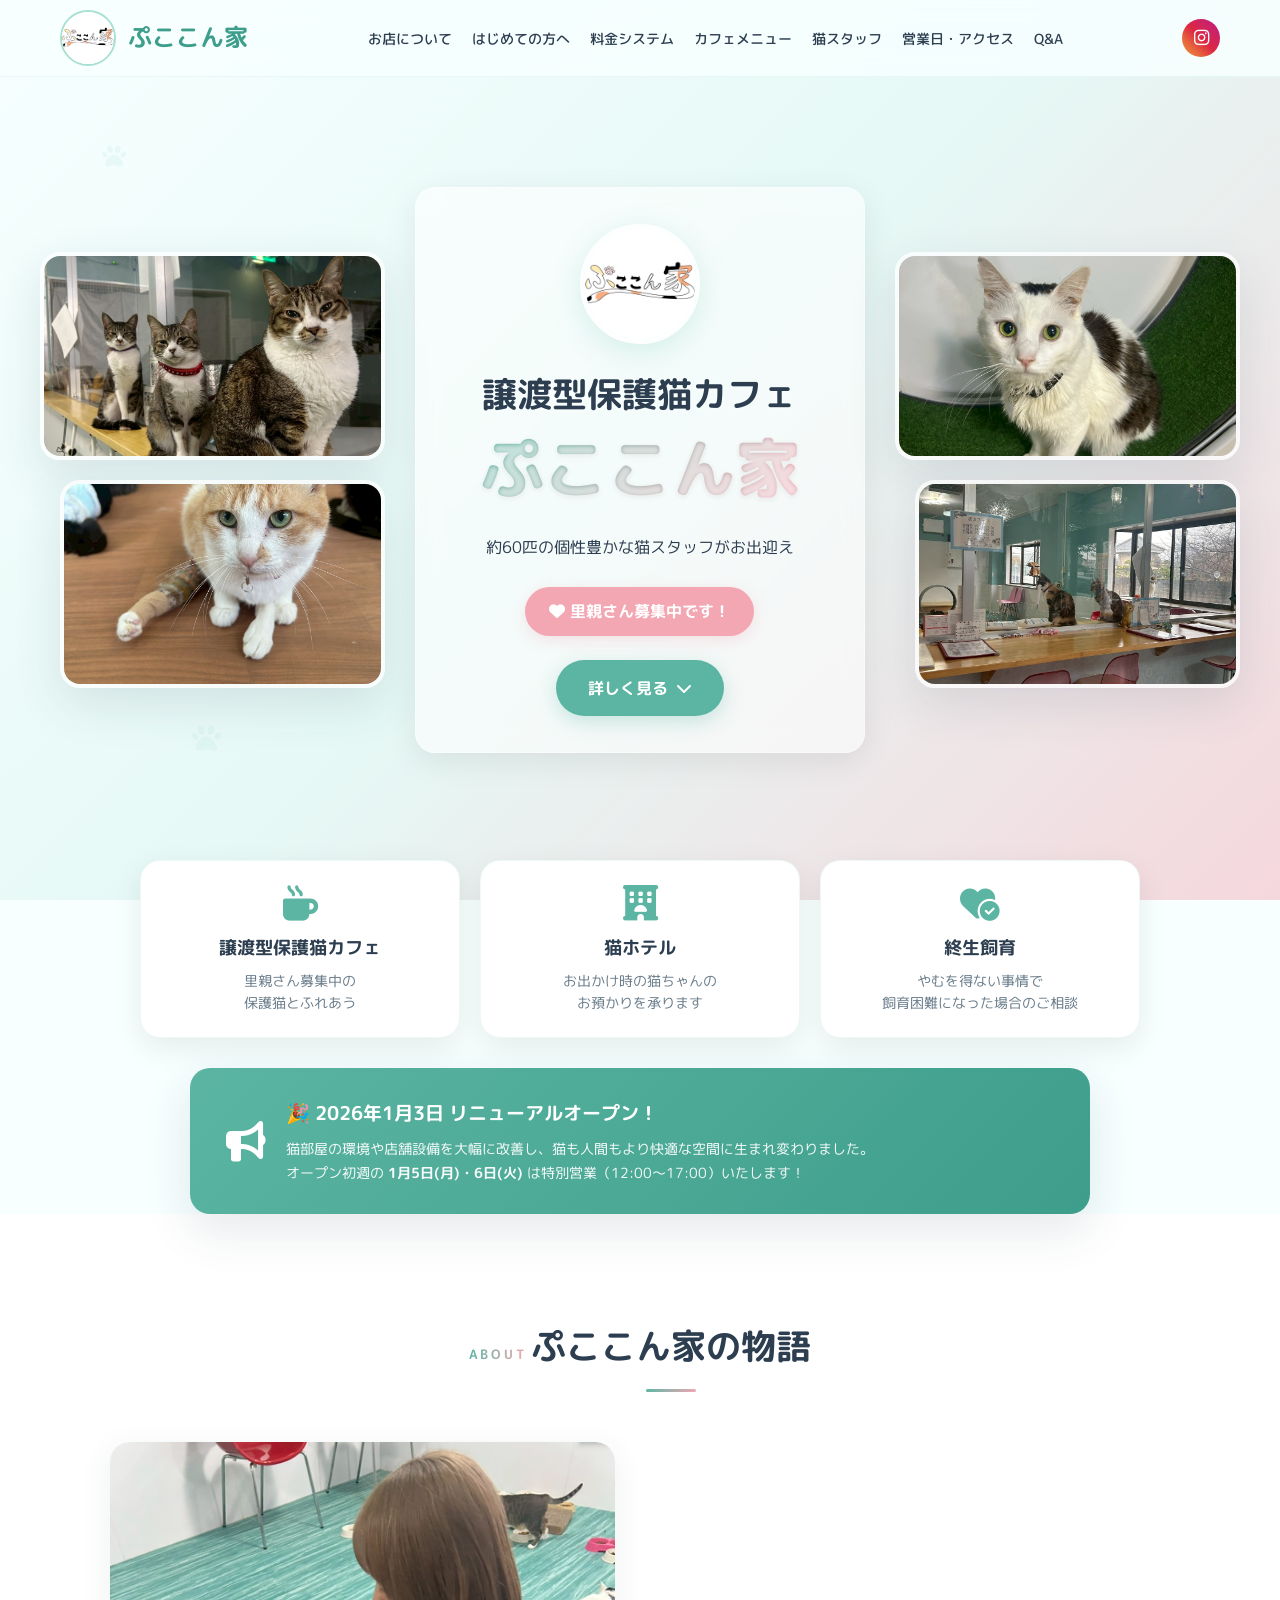
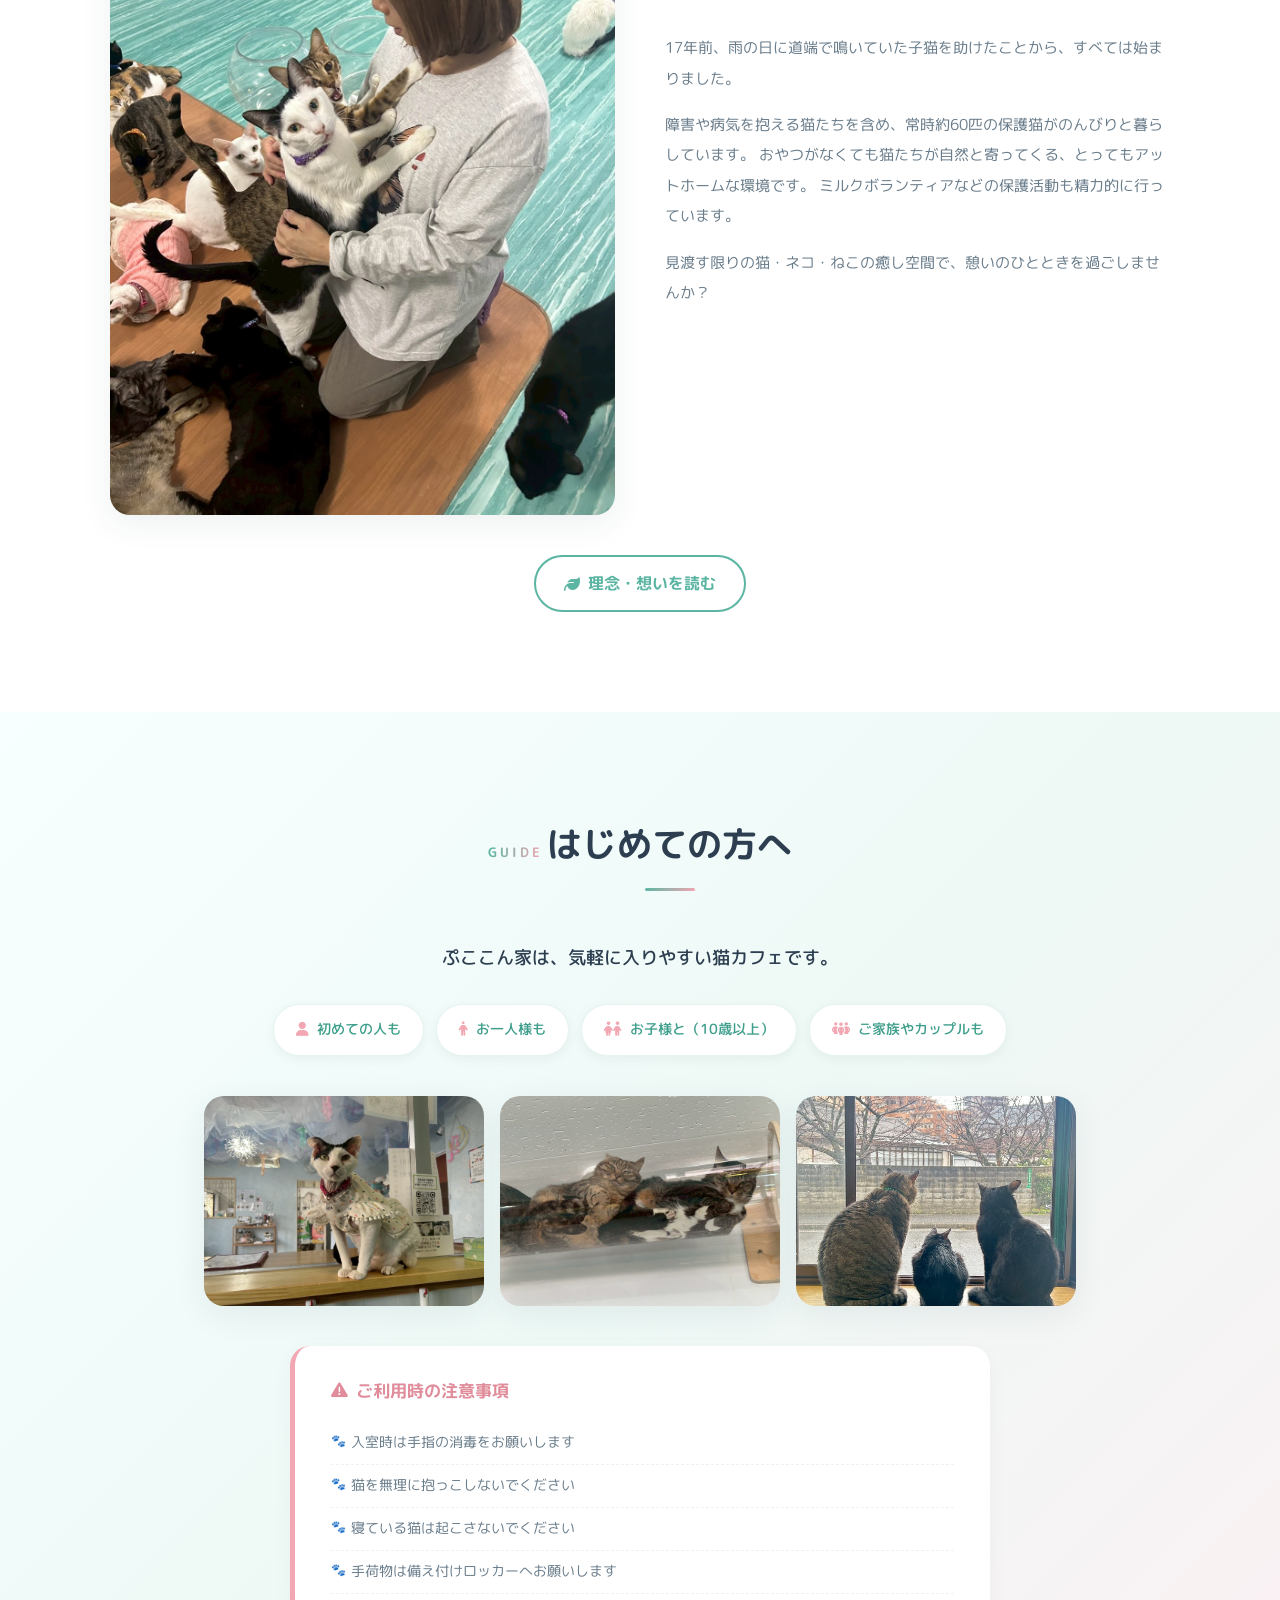
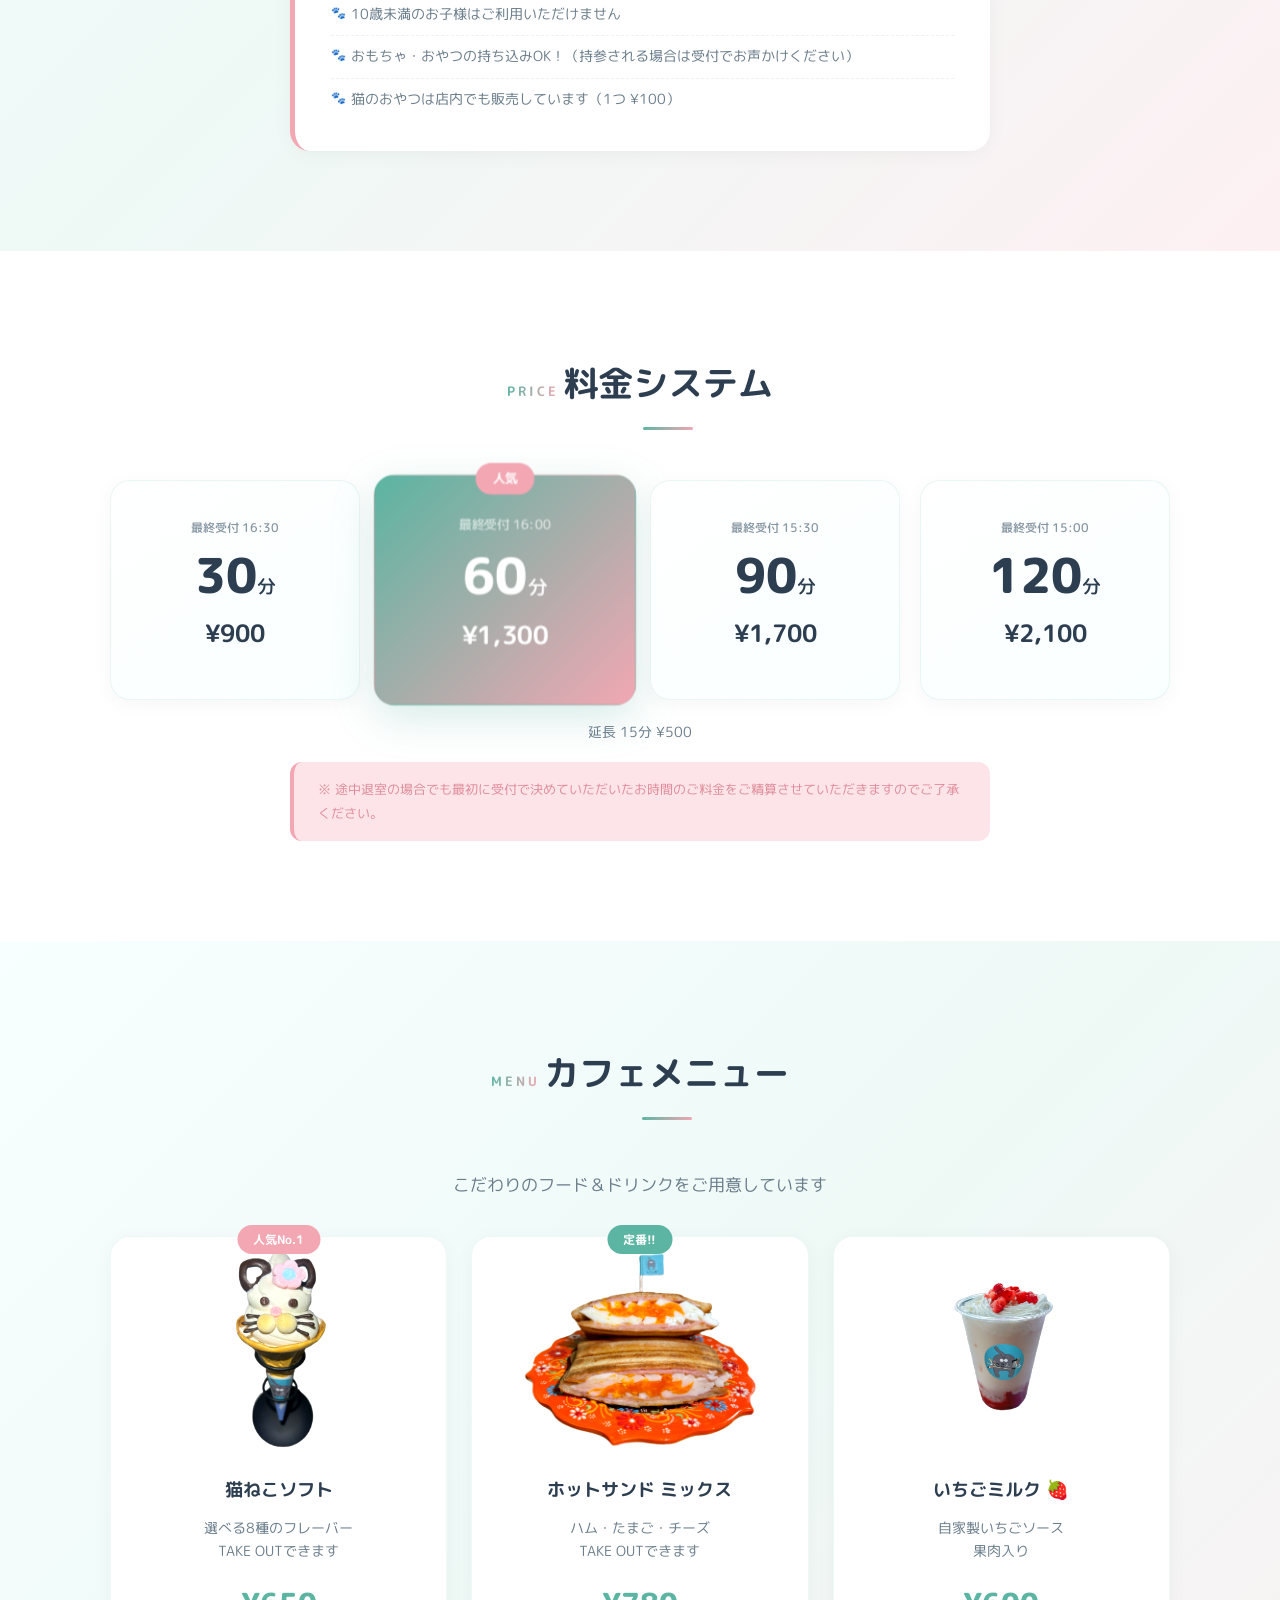
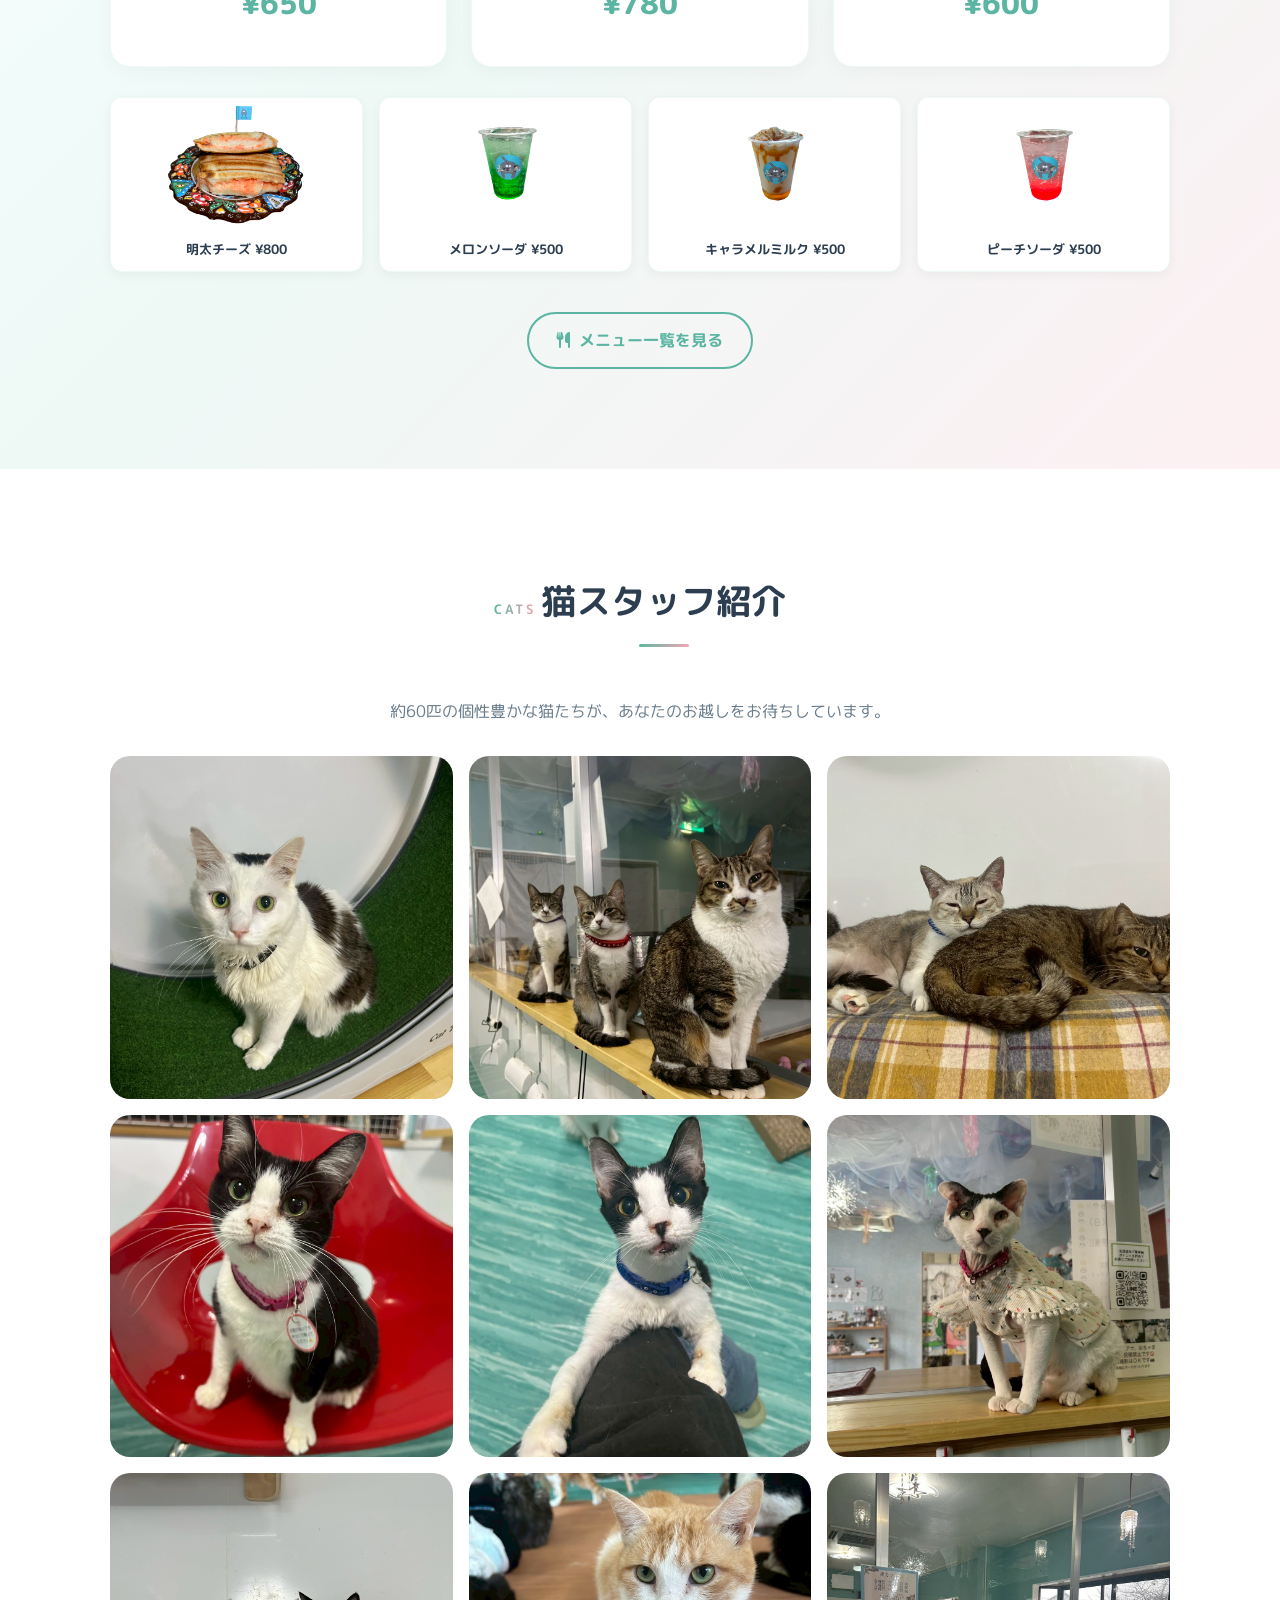
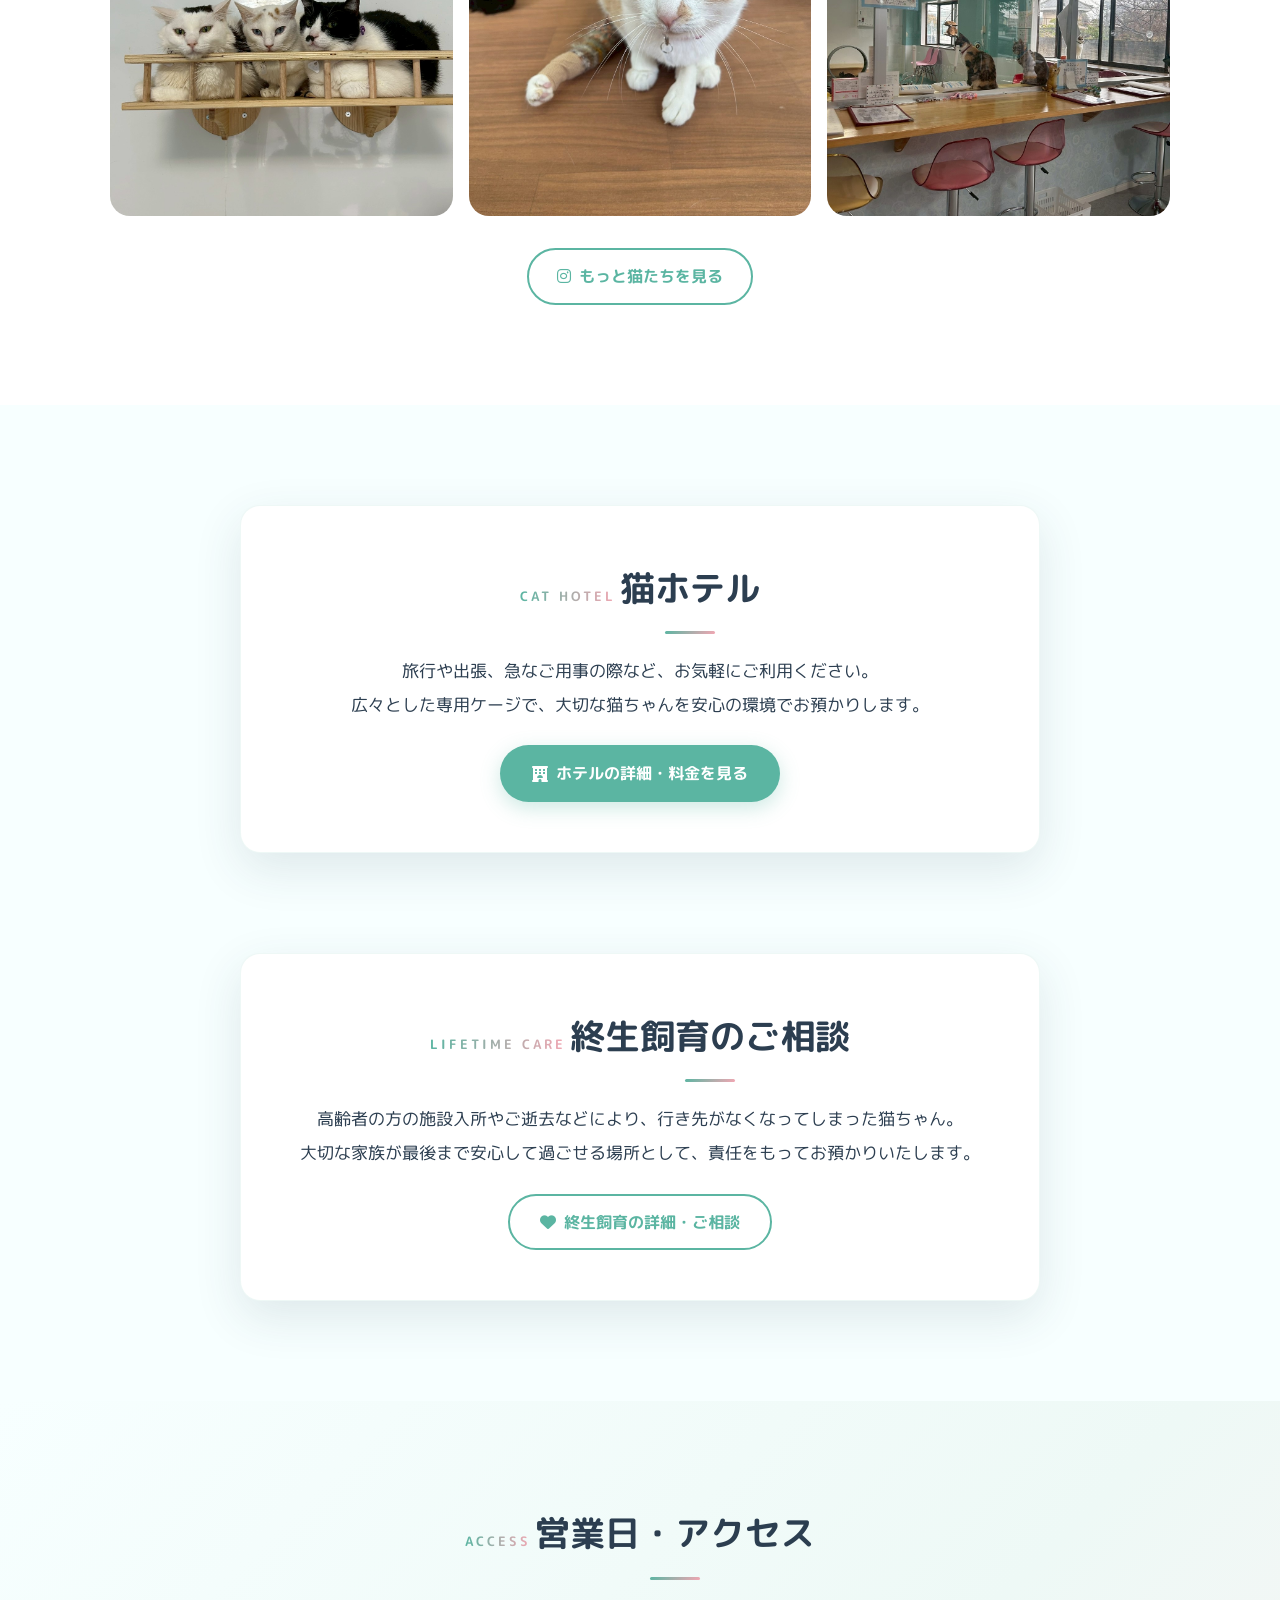
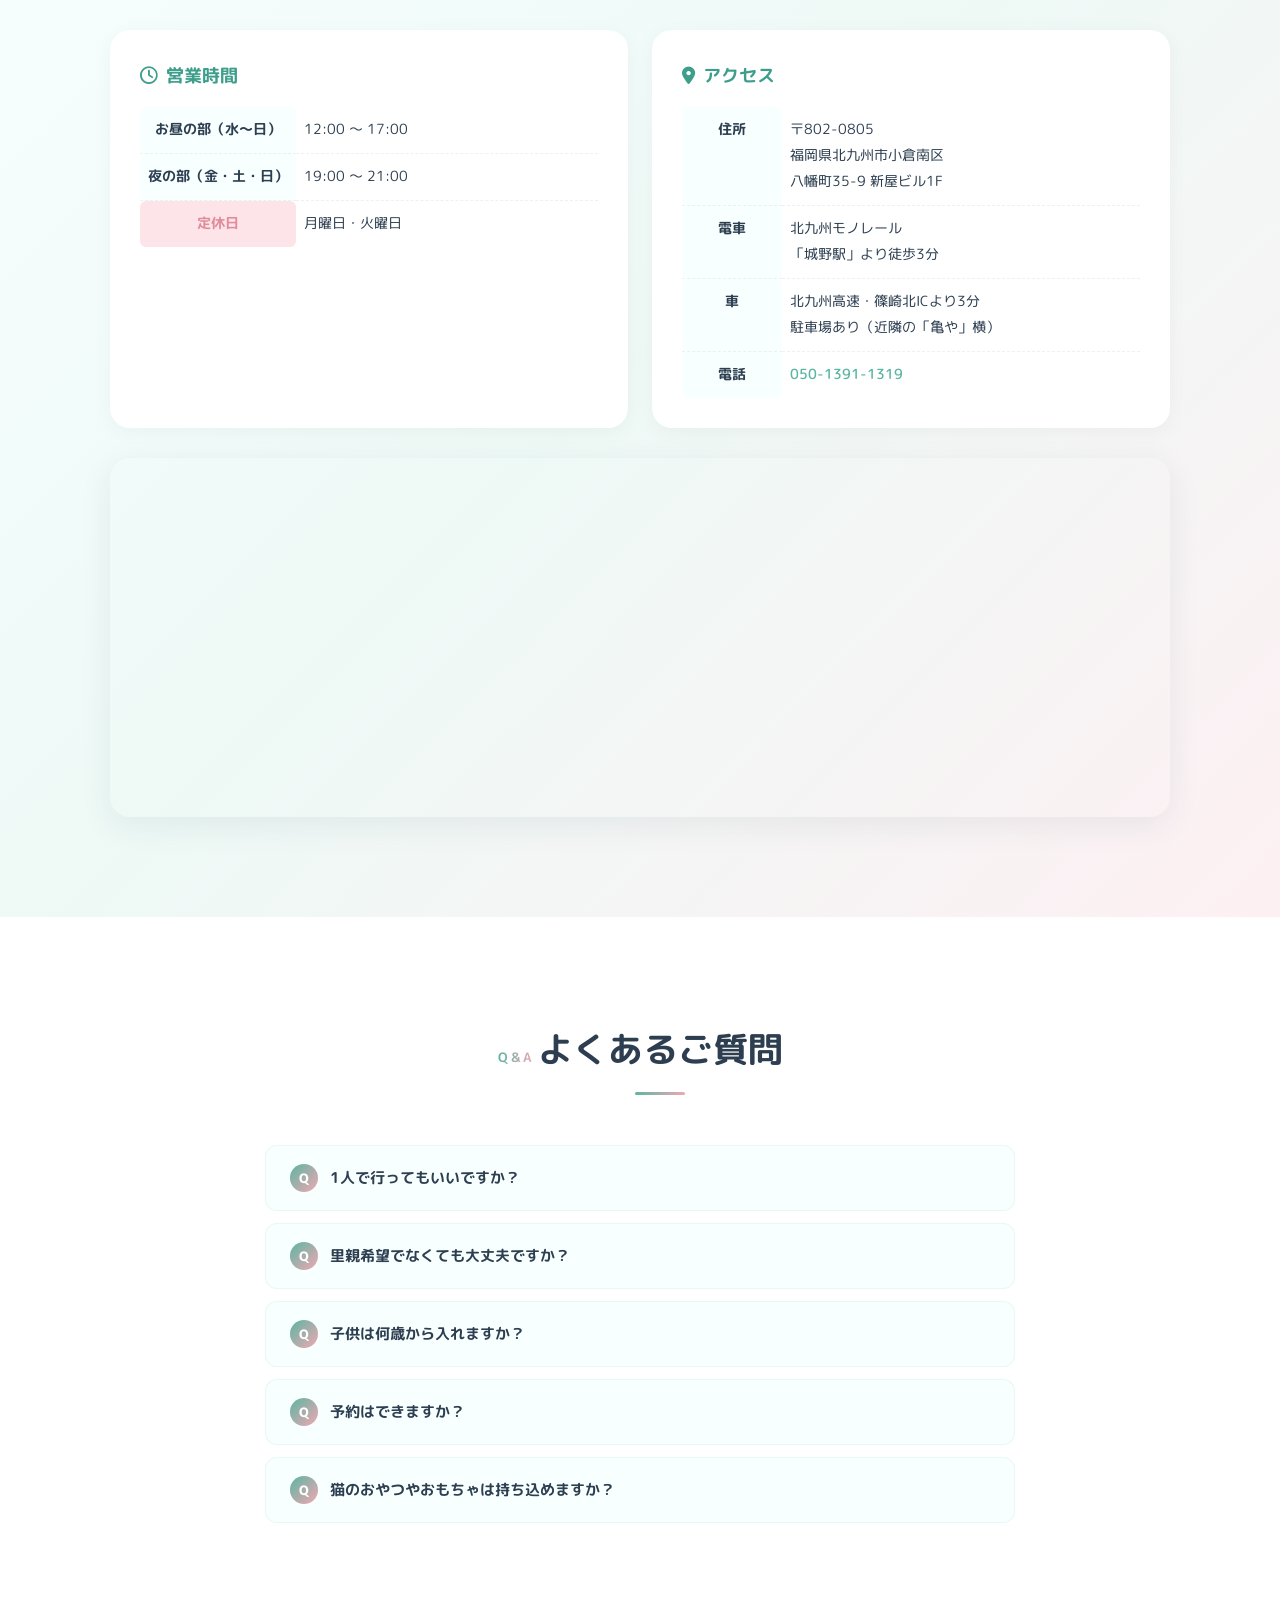
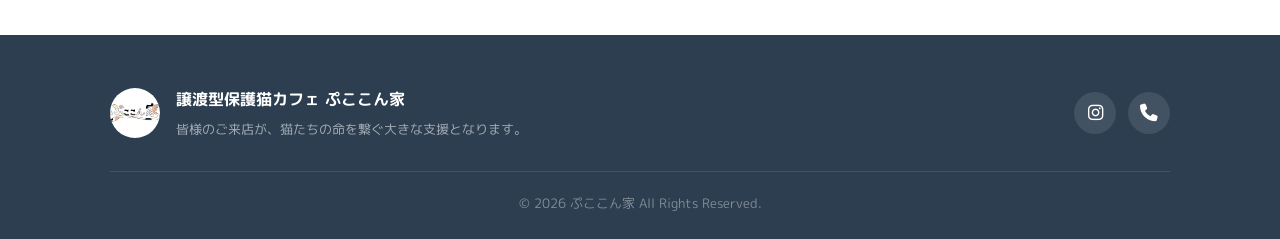
==== commit 886274d2: "Add OGP and Twitter Card meta tags to all pages Co-Authored-By: Claude Sonnet 4.6 <noreply@anthropic" ====
--- a/index.html
+++ b/index.html
@@ -6,6 +6,17 @@
   <meta name="viewport" content="width=device-width, initial-scale=1.0">
   <title>譲渡型保護猫カフェ ぷここん家 | 北九州・小倉南区</title>
   <meta name="description" content="北九州モノレール城野駅から徒歩3分。約60匹の保護猫が暮らす譲渡型保護猫カフェ ぷここん家。里親さん募集中！">
+  <meta name="google-site-verification" content="XiDA2ejIa_Yw5NZTJeKLWiD0OD5nqQ4dou5jtvBF5Zc" />
+  <meta property="og:type" content="website">
+  <meta property="og:site_name" content="譲渡型保護猫カフェ ぷここん家">
+  <meta property="og:title" content="譲渡型保護猫カフェ ぷここん家 | 北九州・小倉南区">
+  <meta property="og:description" content="北九州モノレール城野駅から徒歩3分。約60匹の保護猫が暮らす譲渡型保護猫カフェ ぷここん家。里親さん募集中！">
+  <meta property="og:url" content="https://www.pucocnchi.com/">
+  <meta property="og:image" content="https://www.pucocnchi.com/assets/hero_bg.png">
+  <meta name="twitter:card" content="summary_large_image">
+  <meta name="twitter:title" content="譲渡型保護猫カフェ ぷここん家 | 北九州・小倉南区">
+  <meta name="twitter:description" content="北九州モノレール城野駅から徒歩3分。約60匹の保護猫が暮らす譲渡型保護猫カフェ ぷここん家。里親さん募集中！">
+  <meta name="twitter:image" content="https://www.pucocnchi.com/assets/hero_bg.png">
   <link rel="preconnect" href="https://fonts.googleapis.com">
   <link rel="preconnect" href="https://fonts.gstatic.com" crossorigin>
   <link
